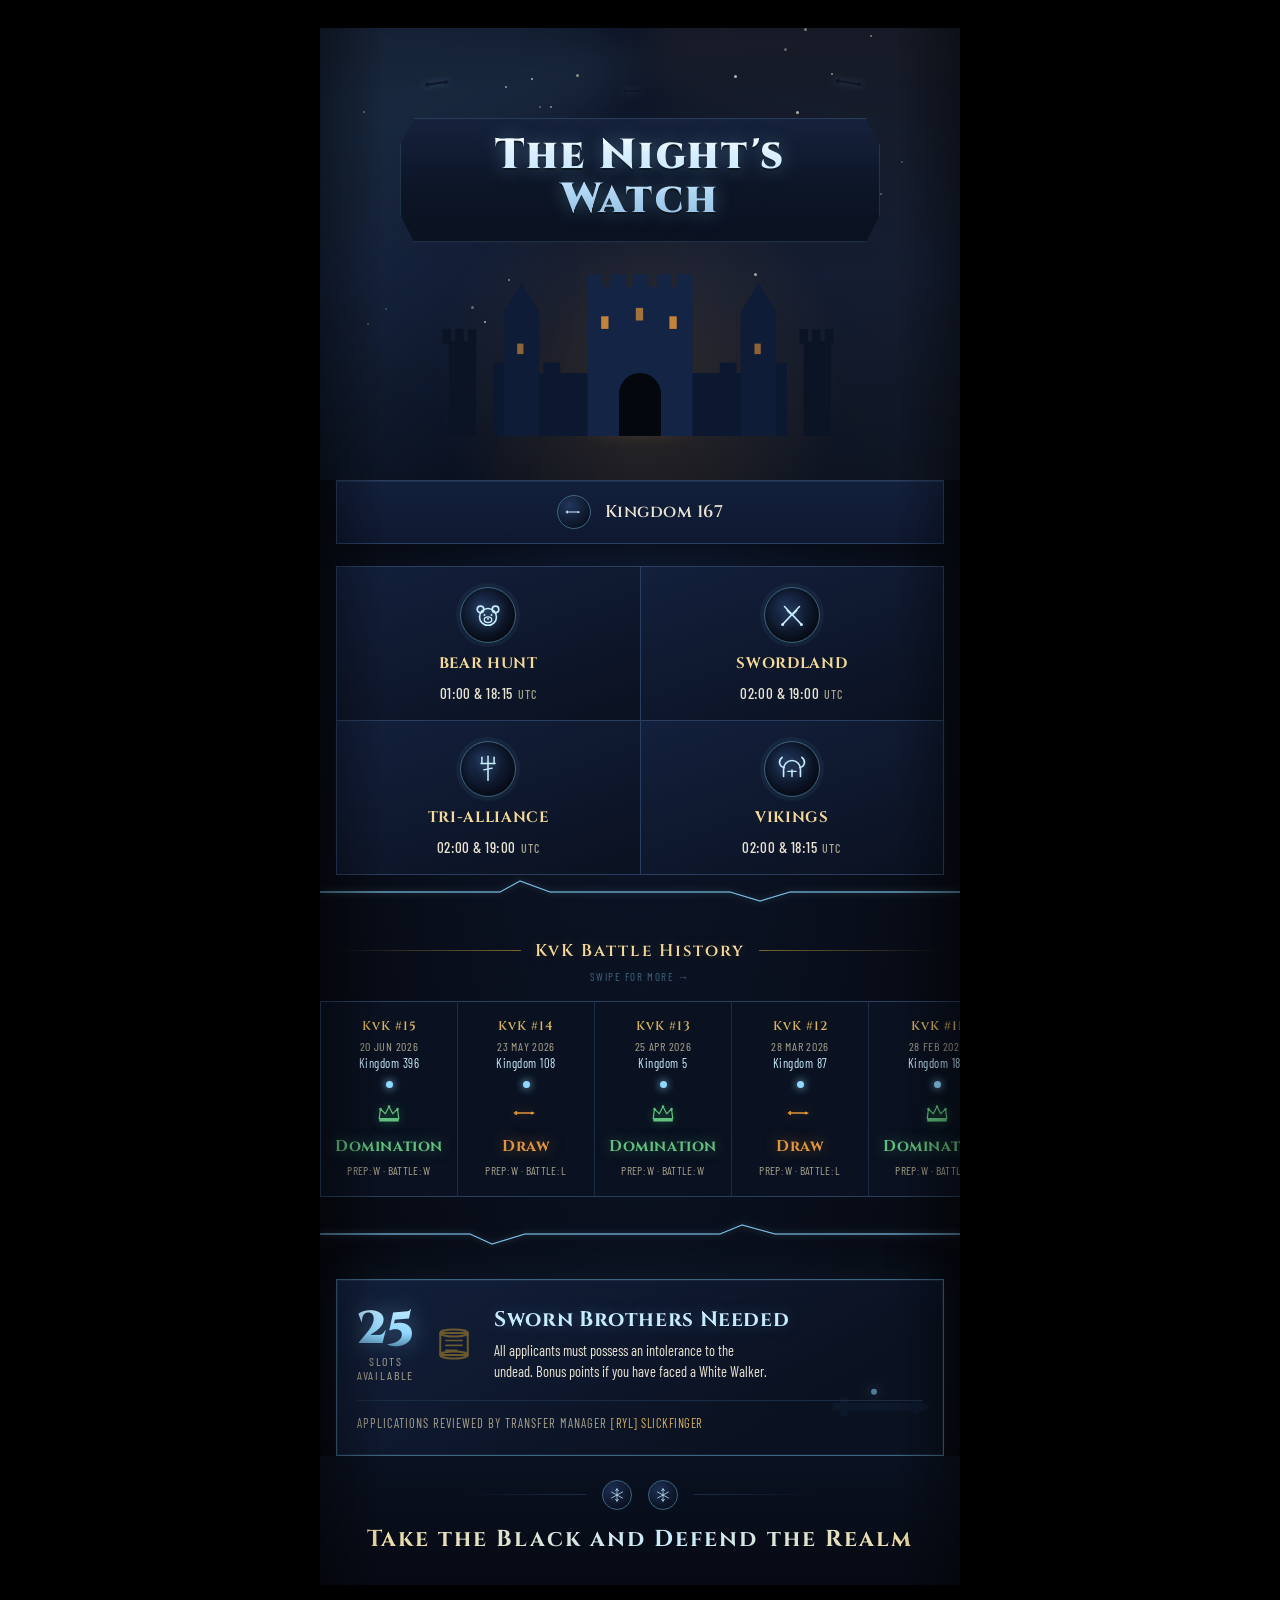
==== index.html @ 6d1dc165 "Rollback index.html" ====
<!DOCTYPE html>
<html lang="en">
<head>
<meta charset="UTF-8">
<meta name="viewport" content="width=device-width, initial-scale=1.0">
<title>The Night's Watch — Kingdom 167</title>
<style>

/* ============================================================
   THE NIGHT'S WATCH — recruitment poster
   Token system below. Change --gold / --frost / copy in one place.
   Fonts: Cinzel (display / carved headings) + Barlow Condensed (body / data)
   ============================================================ */

@import url('https://fonts.googleapis.com/css2?family=Cinzel:wght@400;500;600;700;900&family=Barlow+Condensed:ital,wght@0,400;0,500;0,600;0,700;1,500&display=swap');

:root{
  /* --- surfaces --- */
  --void:      #05070d;
  --ink:       #0a1120;
  --panel:     #0e1830;
  --panel-2:   #13203c;
  --panel-3:   #182a4a;

  /* --- lines / frost --- */
  --line:        #2a3f60;
  --line-soft:   #1b2c47;
  --frost:       #8fd8ff;
  --frost-soft:  #c8ecff;
  --frost-dim:   #3d6480;

  /* --- gold / bone --- */
  --gold:        #d7b25f;
  --gold-bright: #f4d999;
  --gold-dim:    #7a642f;
  --bone:        #e9e3d2;
  --bone-dim:    #a9a28e;

  /* --- results --- */
  --victory:      #62c07f;
  --victory-glow: rgba(98,192,127,.5);
  --draw:         #e2953a;
  --draw-glow:    rgba(226,149,58,.5);
  --comeback:      #8fd8ff;
  --comeback-glow: rgba(143,216,255,.5);
  --defeat:        #c25a55;
  --defeat-glow:   rgba(194,90,85,.5);

  --edge: 2px;
}

*{ box-sizing:border-box; margin:0; padding:0; }

html,body{
  background:#000;
}

body{
  font-family:'Barlow Condensed', sans-serif;
  display:flex;
  justify-content:center;
  padding:28px 12px;
}

.font-display{ font-family:'Cinzel', serif; }

/* sprite sheet - visually hidden, referenced via <use> */
.sprite{ position:absolute; width:0; height:0; overflow:hidden; }

/* ============================================================
   POSTER SHELL
   ============================================================ */
.poster{
  position:relative;
  width:100%;
  max-width:640px;
  background:
    radial-gradient(ellipse at 50% 0%, #101d38 0%, var(--ink) 45%, var(--void) 100%);
  color:var(--bone);
  overflow:hidden;
  box-shadow:0 40px 100px rgba(0,0,0,.7);
}

.poster::after{
  /* edge vignette — linear so it stays even down a tall poster
     (a radial vignette blows out at the far corners on long pages) */
  content:"";
  position:absolute; inset:0;
  pointer-events:none;
  background:linear-gradient(90deg, rgba(0,0,0,.4) 0%, transparent 10%, transparent 90%, rgba(0,0,0,.4) 100%);
  z-index:5;
}

section{ position:relative; z-index:2; }

/* drifting snow, ambient across whole poster */
.snowfall{ position:absolute; inset:0; z-index:4; pointer-events:none; overflow:hidden; }
.snowfall span{
  position:absolute; top:-5%;
  width:3px; height:3px;
  background:var(--frost-soft);
  border-radius:50%;
  opacity:.55;
  filter:drop-shadow(0 0 2px var(--frost));
  animation:fall linear infinite;
}
@keyframes fall{
  to{ transform:translateY(1650px); }
}
@media (prefers-reduced-motion: reduce){
  .snowfall span{ animation:none; display:none; }
}

/* ============================================================
   FROST DIVIDER — signature motif: a hairline crack of ice
   running between major sections, branching like frost on glass
   ============================================================ */
.frost-divider{
  position:relative;
  height:34px;
  z-index:3;
}
.frost-divider svg{
  width:100%; height:100%;
  display:block;
}
.frost-divider path{
  fill:none;
  stroke:var(--frost-dim);
  stroke-width:1.2;
}
.frost-divider path.bright{
  stroke:var(--frost);
  stroke-width:1;
  opacity:.8;
  filter:drop-shadow(0 0 3px rgba(143,216,255,.6));
}

/* ============================================================
   HERO
   ============================================================ */
.hero{
  position:relative;
  padding:38px 20px 30px;
  text-align:center;
  overflow:hidden;
  background:
    radial-gradient(ellipse at 50% 78%, rgba(219,150,60,.16) 0%, rgba(219,150,60,0) 45%),
    linear-gradient(180deg, #0b1224 0%, #0e1830 55%, #0a1120 100%);
}

/* aurora sweep */
.hero::before{
  content:"";
  position:absolute; inset:-20% -10%;
  background:
    conic-gradient(from 200deg at 50% 20%,
      rgba(143,216,255,0) 0deg,
      rgba(143,216,255,.10) 60deg,
      rgba(120,190,255,0) 140deg,
      rgba(215,178,95,.07) 220deg,
      rgba(143,216,255,0) 360deg);
  filter:blur(18px);
  animation:aurora 22s ease-in-out infinite alternate;
  z-index:0;
}
@keyframes aurora{
  from{ transform:translateX(-3%) rotate(0deg); }
  to{   transform:translateX(3%) rotate(3deg); }
}
@media (prefers-reduced-motion: reduce){
  .hero::before{ animation:none; }
}

/* starfield */
.stars{ position:absolute; inset:0; z-index:0; }
.stars span{
  position:absolute;
  width:2px; height:2px;
  background:var(--bone);
  border-radius:50%;
  opacity:.5;
}

.ravens{ position:relative; z-index:2; height:46px; margin-bottom:2px; }
.ravens svg{
  position:absolute;
  color:#0d1626;
  filter:drop-shadow(0 0 3px rgba(143,216,255,.25));
}
.raven-1{ top:2px;  left:14%; width:30px; height:30px; transform:rotate(-8deg); }
.raven-2{ top:14px; left:47%; width:22px; height:22px; transform:rotate(2deg); opacity:.85;}
.raven-3{ top:0;    right:12%; width:34px; height:34px; transform:rotate(9deg); }

.eyrie{ position:relative; z-index:2; margin:6px auto 18px; width:100%; max-width:420px; }

.banner{
  position:relative;
  z-index:3;
  margin:6px auto 26px;
  max-width:480px;
  padding:16px 34px 20px;
  clip-path:polygon(3% 0%, 97% 0%, 100% 22%, 100% 78%, 97% 100%, 3% 100%, 0% 78%, 0% 22%);
  background:
    linear-gradient(180deg, #16223c 0%, #0c1526 60%, #0a1120 100%);
  box-shadow:
    0 0 0 1px var(--line),
    inset 0 0 0 1px rgba(143,216,255,.15),
    0 0 26px rgba(0,0,0,.6);
}
.banner h1{
  font-family:'Cinzel', serif;
  font-weight:900;
  font-size:clamp(28px, 7.4vw, 42px);
  letter-spacing:.05em;
  line-height:1.05;
  background:linear-gradient(180deg, #ffffff 0%, #cfe9ff 45%, #8fb9dd 100%);
  -webkit-background-clip:text;
  background-clip:text;
  color:transparent;
  text-shadow:0 0 18px rgba(143,216,255,.35);
  filter:drop-shadow(0 2px 0 rgba(0,0,0,.6));
}

.castle-wrap{ position:relative; z-index:1; }
.castle-glow{
  position:absolute;
  left:50%; bottom:6px;
  transform:translateX(-50%);
  width:180px; height:70px;
  background:radial-gradient(ellipse, rgba(226,157,60,.35) 0%, rgba(226,157,60,0) 70%);
  filter:blur(6px);
}

/* ============================================================
   IDENTITY BAR
   ============================================================ */
.identity{
  display:flex;
  align-items:center;
  justify-content:center;
  gap:14px;
  padding:14px 18px;
  margin:0 16px;
  background:linear-gradient(180deg, var(--panel-2), var(--panel));
  border:1px solid var(--line);
  box-shadow:inset 0 1px 0 rgba(143,216,255,.08), 0 8px 20px rgba(0,0,0,.35);
}
.identity .medallion{
  width:34px; height:34px;
  border-radius:50%;
  flex:none;
  display:flex; align-items:center; justify-content:center;
  background:radial-gradient(circle at 35% 30%, #21365c, #0c1526 70%);
  border:1px solid var(--frost-dim);
  color:var(--frost-soft);
}
.identity .medallion svg{ width:18px; height:18px; }
.identity-text{
  font-family:'Cinzel', serif;
  font-weight:600;
  font-size:clamp(13px, 3.6vw, 17px);
  letter-spacing:.03em;
  color:var(--bone);
  display:flex;
  align-items:center;
  gap:12px;
  flex-wrap:wrap;
  justify-content:center;
}
.identity-text .dim{ color:var(--gold); }
.identity-text .dot{
  width:5px; height:5px;
  background:var(--frost);
  border-radius:50%;
  box-shadow:0 0 6px var(--frost);
  display:inline-block;
}

/* ============================================================
   EVENT SCHEDULE GRID
   ============================================================ */
.events{
  display:grid;
  grid-template-columns:1fr 1fr;
  gap:1px;
  margin:22px 16px 0;
  background:var(--line);
  border:1px solid var(--line);
}
.event-card{
  position:relative;
  background:linear-gradient(160deg, var(--panel-2) 0%, var(--ink) 100%);
  padding:20px 14px 18px;
  display:flex;
  flex-direction:column;
  align-items:center;
  text-align:center;
  gap:10px;
  transition:background .25s ease;
}
.event-card:hover{ background:linear-gradient(160deg, var(--panel-3) 0%, var(--ink) 100%); }

.event-icon{
  width:56px; height:56px;
  border-radius:50%;
  display:flex; align-items:center; justify-content:center;
  background:radial-gradient(circle at 35% 30%, #1c2f52 0%, #0a1120 72%);
  border:1px solid var(--frost-dim);
  box-shadow:0 0 0 4px rgba(143,216,255,.05), inset 0 0 12px rgba(0,0,0,.6);
  color:var(--frost-soft);
}
.event-icon svg{ width:30px; height:30px; filter:drop-shadow(0 0 4px rgba(143,216,255,.35)); }

.event-name{
  font-family:'Cinzel', serif;
  font-weight:700;
  font-size:15px;
  letter-spacing:.045em;
  color:var(--gold-bright);
  text-transform:uppercase;
}
.event-times{
  font-size:15px;
  font-weight:500;
  letter-spacing:.03em;
  color:var(--bone);
}
.event-times .unit{
  color:var(--bone-dim);
  font-size:12px;
  letter-spacing:.08em;
  margin-left:2px;
}

/* ============================================================
   KVK RESULTS
   ============================================================ */
.section-heading{
  display:flex;
  align-items:center;
  gap:14px;
  margin:30px 16px 16px;
}
.section-heading::before,
.section-heading::after{
  content:"";
  flex:1;
  height:1px;
  background:linear-gradient(90deg, transparent, var(--line-soft) 50%, transparent);
}
.section-heading::before{ background:linear-gradient(90deg, transparent, var(--gold-dim)); }
.section-heading::after{ background:linear-gradient(90deg, var(--gold-dim), transparent); }
.section-heading h2{
  font-family:'Cinzel', serif;
  font-weight:600;
  font-size:clamp(14px, 3.6vw, 17px);
  letter-spacing:.12em;
  color:var(--gold-bright);
  white-space:nowrap;
  text-shadow:0 0 12px rgba(215,178,95,.25);
}

.kvk-hint{
  text-align:center;
  font-size:11px;
  letter-spacing:.14em;
  text-transform:uppercase;
  color:var(--frost-dim);
  margin:-8px 16px 12px;
}

.kvk-scroll{
  display:flex;
  gap:0;
  margin:0;
  padding:6px 16px 20px;
  overflow-x:auto;
  scroll-snap-type:x proximity;
  -webkit-overflow-scrolling:touch;
  scrollbar-width:thin;
  scrollbar-color:var(--frost-dim) transparent;
}
.kvk-scroll::-webkit-scrollbar{ height:5px; }
.kvk-scroll::-webkit-scrollbar-thumb{ background:var(--frost-dim); border-radius:3px; }
.kvk-scroll::-webkit-scrollbar-track{ background:transparent; }

.kvk-card{
  position:relative;
  flex:0 0 138px;
  scroll-snap-align:start;
  padding:16px 10px 18px;
  text-align:center;
  border:1px solid var(--line);
  border-left:1px solid var(--line-soft);
  background:var(--ink);
}
.kvk-card:first-child{ border-left:1px solid var(--line); }
.kvk-card + .kvk-card{ margin-left:-1px; }

.kvk-num{
  font-family:'Cinzel', serif;
  font-weight:600;
  font-size:12.5px;
  letter-spacing:.08em;
  color:var(--gold);
  margin-bottom:4px;
}
.kvk-date{
  font-size:12px;
  letter-spacing:.06em;
  color:var(--bone-dim);
  text-transform:uppercase;
  margin-bottom:2px;
}
.kvk-kingdom{
  font-size:12.5px;
  letter-spacing:.04em;
  color:var(--frost-soft);
  margin-bottom:10px;
}
.kvk-node{
  width:7px; height:7px;
  margin:0 auto 12px;
  border-radius:50%;
  background:var(--frost);
  box-shadow:0 0 8px var(--frost);
  position:relative;
  z-index:1;
}
.kvk-icon{ width:26px; height:26px; margin:0 auto 10px; color:var(--bone-dim); }
.kvk-icon.domination { color: var(--victory); filter: drop-shadow(0 0 5px rgba(46, 204, 113, .4)); 
}
.kvk-icon.draw{ color:var(--draw); filter:drop-shadow(0 0 5px rgba(226,149,58,.35)); }
.kvk-icon.comeback{ color:var(--comeback); filter:drop-shadow(0 0 5px rgba(143,216,255,.35)); }
.kvk-icon.defeat{ color:var(--defeat); filter:drop-shadow(0 0 5px rgba(194,90,85,.35)); }
.kvk-icon svg{ width:100%; height:100%; }

.kvk-result{
  font-family:'Cinzel', serif;
  font-weight:700;
  font-size:15.5px;
  letter-spacing:.04em;
  margin-bottom:6px;
}
.kvk-result.domination{ color:var(--victory); text-shadow:0 0 14px var(--victory-glow); }
.kvk-result.draw{ color:var(--draw); text-shadow:0 0 14px var(--draw-glow); }
.kvk-result.comeback{ color:var(--comeback); text-shadow:0 0 14px var(--comeback-glow); }
.kvk-result.defeat{ color:var(--defeat); text-shadow:0 0 14px var(--defeat-glow); }

.kvk-sub{
  font-size:11.5px;
  line-height:1.3;
  color:var(--bone-dim);
  letter-spacing:.03em;
  text-transform:uppercase;
}

/* ============================================================
   RECRUITMENT CTA
   ============================================================ */
.recruit{
  position:relative;
  margin:28px 16px 0;
  padding:26px 20px 24px;
  background:linear-gradient(150deg, var(--panel-2) 0%, var(--ink) 75%);
  border:1px solid var(--frost-dim);
  box-shadow:
    inset 0 0 0 1px rgba(143,216,255,.08),
    0 0 40px rgba(60,110,150,.12);
  overflow:hidden;
}
.recruit-raven{
  position:absolute;
  right:-6px; bottom:-8px;
  width:120px; height:120px;
  color:#111d33;
  opacity:.6;
  z-index:0;
}
.recruit-raven svg{ width:100%; height:100%; }
.recruit-raven .eye{ fill:var(--frost); opacity:.9; filter:drop-shadow(0 0 4px var(--frost)); }

.recruit-top{
  position:relative;
  z-index:1;
  display:flex;
  align-items:center;
  gap:18px;
  margin-bottom:18px;
}
.slots{
  flex:none;
  text-align:center;
}
.slots .num{
  font-family:'Cinzel', serif;
  font-weight:900;
  font-size:46px;
  line-height:1;
  background:linear-gradient(180deg, var(--frost-soft), var(--frost) 60%, var(--frost-dim));
  -webkit-background-clip:text;
  background-clip:text;
  color:transparent;
  text-shadow:0 0 22px rgba(143,216,255,.35);
}
.slots .lbl{
  font-size:12px;
  letter-spacing:.14em;
  color:var(--bone-dim);
  text-transform:uppercase;
  margin-top:2px;
}

.scroll-icon{
  flex:none;
  width:44px; height:56px;
  color:var(--gold-dim);
  opacity:.85;
}
.scroll-icon svg{ width:100%; height:100%; }

.recruit-copy{ flex:1; min-width:0; }
.recruit-copy h3{
  font-family:'Cinzel', serif;
  font-weight:700;
  font-size:clamp(17px, 4.6vw, 21px);
  letter-spacing:.03em;
  color:var(--frost-soft);
  text-shadow:0 0 16px rgba(143,216,255,.25);
  margin-bottom:6px;
}
.recruit-copy p{
  font-size:14.5px;
  line-height:1.4;
  color:var(--bone);
  max-width:46ch;
}

.recruit-foot{
  position:relative;
  z-index:1;
  margin-top:18px;
  padding-top:14px;
  border-top:1px solid var(--line-soft);
  font-size:12.5px;
  letter-spacing:.08em;
  color:var(--bone-dim);
  text-transform:uppercase;
}
.recruit-foot .name{ color:var(--gold); letter-spacing:.04em; }

/* ============================================================
   FOOTER
   ============================================================ */
.footer{
  position:relative;
  padding:24px 20px 30px;
  text-align:center;
  background:linear-gradient(180deg, var(--ink) 0%, #060a14 100%);
}
.footer-flakes{
  display:flex;
  align-items:center;
  justify-content:center;
  gap:16px;
  margin-bottom:14px;
}
.flake-badge{
  width:30px; height:30px;
  border-radius:50%;
  display:flex; align-items:center; justify-content:center;
  background:radial-gradient(circle at 35% 30%, #1c2f52, #0a1120 75%);
  border:1px solid var(--frost-dim);
  color:var(--frost-soft);
}
.flake-badge svg{ width:16px; height:16px; }
.footer-rule{
  flex:1; max-width:120px;
  height:1px;
  background:linear-gradient(90deg, transparent, var(--line-soft));
}
.footer-rule.right{ background:linear-gradient(90deg, var(--line-soft), transparent); }

.footer h2{
  font-family:'Cinzel', serif;
  font-weight:700;
  font-size:clamp(17px, 4.8vw, 23px);
  letter-spacing:.09em;
  background:linear-gradient(90deg, var(--gold-bright), var(--frost-soft) 55%, var(--gold-bright));
  -webkit-background-clip:text;
  background-clip:text;
  color:transparent;
}

</style>
</head>
<body>

<!-- ============================================================
     ICON SPRITE — all glyphs are hand-built line/silhouette art
     referenced below via <use href="#icon-name">
     ============================================================ -->
<svg class="sprite" aria-hidden="true">
  <defs>

    <symbol id="icon-bear" viewBox="0 0 64 64">
      <circle cx="16" cy="20" r="7" fill="none" stroke="currentColor" stroke-width="3.4"/>
      <circle cx="48" cy="20" r="7" fill="none" stroke="currentColor" stroke-width="3.4"/>
      <circle cx="32" cy="36" r="18" fill="none" stroke="currentColor" stroke-width="3.4"/>
      <ellipse cx="32" cy="42" rx="8" ry="6" fill="none" stroke="currentColor" stroke-width="3"/>
      <circle cx="32" cy="40" r="2" fill="currentColor"/>
      <circle cx="24.5" cy="32" r="2" fill="currentColor"/>
      <circle cx="39.5" cy="32" r="2" fill="currentColor"/>
    </symbol>

    <symbol id="icon-swords" viewBox="0 0 64 64">
      <line x1="12" y1="52" x2="48" y2="14" stroke="currentColor" stroke-width="3.4" stroke-linecap="round"/>
      <line x1="34" y1="30" x2="42" y2="22" stroke="currentColor" stroke-width="3.4" stroke-linecap="round"/>
      <circle cx="12" cy="52" r="3.2" fill="currentColor"/>
      <line x1="52" y1="52" x2="16" y2="14" stroke="currentColor" stroke-width="3.4" stroke-linecap="round"/>
      <line x1="30" y1="30" x2="22" y2="22" stroke="currentColor" stroke-width="3.4" stroke-linecap="round"/>
      <circle cx="52" cy="52" r="3.2" fill="currentColor"/>
    </symbol>

    <symbol id="icon-trident" viewBox="0 0 64 64">
      <line x1="32" y1="20" x2="32" y2="56" stroke="currentColor" stroke-width="3.4" stroke-linecap="round"/>
      <line x1="17" y1="20" x2="47" y2="20" stroke="currentColor" stroke-width="3.2" stroke-linecap="round"/>
      <line x1="19" y1="20" x2="19" y2="7" stroke="currentColor" stroke-width="3.2" stroke-linecap="round"/>
      <line x1="32" y1="20" x2="32" y2="5" stroke="currentColor" stroke-width="3.2" stroke-linecap="round"/>
      <line x1="45" y1="20" x2="45" y2="7" stroke="currentColor" stroke-width="3.2" stroke-linecap="round"/>
      <line x1="23" y1="34" x2="41" y2="30" stroke="currentColor" stroke-width="2.6" stroke-linecap="round"/>
    </symbol>

    <symbol id="icon-helm" viewBox="0 0 64 64">
      <path d="M14,40 L14,32 A18,18 0 0 1 50,32 L50,40" fill="none" stroke="currentColor" stroke-width="3.4" stroke-linecap="round"/>
      <line x1="14" y1="40" x2="14" y2="48" stroke="currentColor" stroke-width="3.4" stroke-linecap="round"/>
      <line x1="50" y1="40" x2="50" y2="48" stroke="currentColor" stroke-width="3.4" stroke-linecap="round"/>
      <path d="M15,29 C4,26 2,14 11,7" fill="none" stroke="currentColor" stroke-width="3.4" stroke-linecap="round"/>
      <path d="M49,29 C60,26 62,14 53,7" fill="none" stroke="currentColor" stroke-width="3.4" stroke-linecap="round"/>
      <line x1="32" y1="34" x2="32" y2="48" stroke="currentColor" stroke-width="3.2" stroke-linecap="round"/>
      <line x1="23" y1="37" x2="41" y2="37" stroke="currentColor" stroke-width="2.6" stroke-linecap="round"/>
    </symbol>

   <symbol id="icon-raven" viewBox="0 0 64 40">
  <path d="M10,18 L44,18 L46,16 L54,20 L46,24 L44,22 L10,22 L10,25 L6,25 L6,22 L2,22 L2,18 L6,18 L6,15 L10,15 Z" fill="currentColor"/>
</symbol>


    <symbol id="icon-snowflake" viewBox="0 0 64 64">
      <g stroke="currentColor" stroke-width="3" stroke-linecap="round">
        <line x1="32" y1="8" x2="32" y2="56"/>
        <line x1="10" y1="20" x2="54" y2="44"/>
        <line x1="10" y1="44" x2="54" y2="20"/>
        <line x1="32" y1="8" x2="26" y2="15"/>
        <line x1="32" y1="8" x2="38" y2="15"/>
        <line x1="32" y1="56" x2="26" y2="49"/>
        <line x1="32" y1="56" x2="38" y2="49"/>
      </g>
    </symbol>

    <symbol id="icon-scroll" viewBox="0 0 64 64">
      <rect x="12" y="16" width="40" height="32" rx="1.5" fill="none" stroke="currentColor" stroke-width="3"/>
      <ellipse cx="32" cy="16" rx="20" ry="5" fill="none" stroke="currentColor" stroke-width="3"/>
      <ellipse cx="32" cy="48" rx="20" ry="5" fill="none" stroke="currentColor" stroke-width="3"/>
      <line x1="20" y1="27" x2="44" y2="27" stroke="currentColor" stroke-width="2.2" stroke-linecap="round"/>
      <line x1="20" y1="34" x2="44" y2="34" stroke="currentColor" stroke-width="2.2" stroke-linecap="round"/>
      <line x1="20" y1="41" x2="36" y2="41" stroke="currentColor" stroke-width="2.2" stroke-linecap="round"/>
    </symbol>

    <symbol id="icon-shield" viewBox="0 0 64 64">
      <path d="M32,6 L52,13 L52,30 C52,44 43,53 32,58 C21,53 12,44 12,30 L12,13 Z" fill="none" stroke="currentColor" stroke-width="3.2" stroke-linejoin="round"/>
      <line x1="32" y1="20" x2="32" y2="44" stroke="currentColor" stroke-width="2.6" stroke-linecap="round"/>
      <line x1="22" y1="32" x2="42" y2="32" stroke="currentColor" stroke-width="2.6" stroke-linecap="round"/>
    </symbol>

    <symbol id="icon-sword" viewBox="0 0 64 64">
      <polygon points="32,4 27,15 37,15" fill="currentColor"/>
      <line x1="32" y1="15" x2="32" y2="42" stroke="currentColor" stroke-width="3.4" stroke-linecap="round"/>
      <line x1="20" y1="42" x2="44" y2="42" stroke="currentColor" stroke-width="3.2" stroke-linecap="round"/>
      <line x1="32" y1="42" x2="32" y2="53" stroke="currentColor" stroke-width="3.4" stroke-linecap="round"/>
      <circle cx="32" cy="57" r="3" fill="currentColor"/>
    </symbol>

    <symbol id="icon-crown" viewBox="0 0 64 64">
      <path d="M8,46 L11,22 L23,34 L32,16 L41,34 L53,22 L56,46 Z" fill="none" stroke="currentColor" stroke-width="3" stroke-linejoin="round" stroke-linecap="round"/>
      <rect x="8" y="46" width="48" height="7" fill="currentColor"/>
      <circle cx="11" cy="22" r="3" fill="currentColor"/>
      <circle cx="32" cy="16" r="3" fill="currentColor"/>
      <circle cx="53" cy="22" r="3" fill="currentColor"/>
    </symbol>

    <symbol id="icon-skull" viewBox="0 0 64 64">
      <path d="M32,8 C18,8 11,18 11,29 C11,37 15,42 19,45 L19,52 C19,54.2 20.8,56 23,56 L26,56 L26,51 L29,51 L29,56 L35,56 L35,51 L38,51 L38,56 L41,56 C43.2,56 45,54.2 45,52 L45,45 C49,42 53,37 53,29 C53,18 46,8 32,8 Z" fill="none" stroke="currentColor" stroke-width="2.6" stroke-linejoin="round"/>
      <circle cx="23.5" cy="29" r="5" fill="currentColor"/>
      <circle cx="40.5" cy="29" r="5" fill="currentColor"/>
      <path d="M32,33 L28,42 L36,42 Z" fill="currentColor"/>
    </symbol>

<symbol id="icon-handshake" viewBox="0 0 64 40">
  <path d="M10,18 L44,18 L46,16 L54,20 L46,24 L44,22 L10,22 L10,25 L6,25 L6,22 L2,22 L2,18 L6,18 L6,15 L10,15 Z" fill="currentColor"/>
</symbol>


    <symbol id="icon-castle" viewBox="0 0 400 170">
      <!-- back towers -->
      <rect x="18" y="70" width="26" height="90" fill="#0a1424"/>
      <rect x="12" y="58" width="8" height="14" fill="#0a1424"/>
      <rect x="24" y="58" width="8" height="14" fill="#0a1424"/>
      <rect x="36" y="58" width="8" height="14" fill="#0a1424"/>
      <rect x="356" y="70" width="26" height="90" fill="#0a1424"/>
      <rect x="352" y="58" width="8" height="14" fill="#0a1424"/>
      <rect x="364" y="58" width="8" height="14" fill="#0a1424"/>
      <rect x="376" y="58" width="8" height="14" fill="#0a1424"/>

      <!-- curtain wall -->
      <rect x="60" y="100" width="280" height="60" fill="#0c1830"/>
      <rect x="60" y="90" width="16" height="12" fill="#0c1830"/>
      <rect x="84" y="90" width="16" height="12" fill="#0c1830"/>
      <rect x="108" y="90" width="16" height="12" fill="#0c1830"/>
      <rect x="276" y="90" width="16" height="12" fill="#0c1830"/>
      <rect x="300" y="90" width="16" height="12" fill="#0c1830"/>
      <rect x="324" y="90" width="16" height="12" fill="#0c1830"/>

      <!-- side towers -->
      <rect x="70" y="42" width="34" height="118" fill="#0e1c38"/>
      <polygon points="70,42 87,14 104,42" fill="#0e1c38"/>
      <rect x="296" y="42" width="34" height="118" fill="#0e1c38"/>
      <polygon points="296,42 313,14 330,42" fill="#0e1c38"/>

      <!-- keep -->
      <rect x="150" y="18" width="100" height="142" fill="#132444"/>
      <rect x="150" y="6" width="14" height="14" fill="#132444"/>
      <rect x="172" y="6" width="14" height="14" fill="#132444"/>
      <rect x="194" y="6" width="14" height="14" fill="#132444"/>
      <rect x="216" y="6" width="14" height="14" fill="#132444"/>
      <rect x="236" y="6" width="14" height="14" fill="#132444"/>

      <!-- gate -->
      <path d="M180,160 L180,120 A20,20 0 0 1 220,120 L220,160 Z" fill="#04070d"/>

      <!-- windows (glow) -->
      <rect x="163" y="46" width="7" height="12" fill="#e2953a" opacity=".85"/>
      <rect x="196" y="38" width="7" height="12" fill="#e2953a" opacity=".7"/>
      <rect x="228" y="46" width="7" height="12" fill="#e2953a" opacity=".85"/>
      <rect x="83" y="72" width="6" height="10" fill="#e2953a" opacity=".6"/>
      <rect x="309" y="72" width="6" height="10" fill="#e2953a" opacity=".6"/>
    </symbol>

  </defs>
</svg>

<div class="poster">

  <!-- ambient layers -->
  <div class="snowfall" id="snowfall"></div>

  <!-- ============================== HERO ============================== -->
  <section class="hero">
    <div class="stars" id="stars"></div>

    <div class="ravens">
      <svg class="raven-1"><use href="#icon-raven"/></svg>
      <svg class="raven-2"><use href="#icon-raven"/></svg>
      <svg class="raven-3"><use href="#icon-raven"/></svg>
    </div>

    <div class="banner">
      <h1 class="font-display">The Night's<br>Watch</h1>
    </div>

    <div class="castle-wrap">
      <div class="castle-glow"></div>
      <svg viewBox="0 0 400 170" width="100%" style="max-width:420px; position:relative; z-index:1;">
        <use href="#icon-castle"/>
      </svg>
    </div>
  </section>

  <!-- ============================== IDENTITY ============================== -->
  <div class="identity">
    <div class="medallion"><svg><use href="#icon-raven" viewBox="0 0 64 40"/></svg></div>
    <div class="identity-text font-display">
      <span>Kingdom 167</span>
    </div>
  </div>

  <!-- ============================== EVENTS ============================== -->
  <div class="events">
    <div class="event-card">
      <div class="event-icon"><svg><use href="#icon-bear"/></svg></div>
      <div class="event-name font-display">Bear Hunt</div>
      <div class="event-times">01:00 &amp; 18:15 <span class="unit">UTC</span></div>
    </div>
    <div class="event-card">
      <div class="event-icon"><svg><use href="#icon-swords"/></svg></div>
      <div class="event-name font-display">Swordland</div>
      <div class="event-times">02:00 &amp; 19:00 <span class="unit">UTC</span></div>
    </div>
    <div class="event-card">
      <div class="event-icon"><svg><use href="#icon-trident"/></svg></div>
      <div class="event-name font-display">Tri-Alliance</div>
      <div class="event-times">02:00 &amp; 19:00 <span class="unit">UTC</span></div>
    </div>
    <div class="event-card">
      <div class="event-icon"><svg><use href="#icon-helm"/></svg></div>
      <div class="event-name font-display">Vikings</div>
      <div class="event-times">02:00 &amp; 18:15 <span class="unit">UTC</span></div>
    </div>
  </div>

  <!-- ============================== FROST DIVIDER ============================== -->
  <div class="frost-divider">
    <svg viewBox="0 0 640 34" preserveAspectRatio="none">
      <path d="M0,17 L180,17 L200,6 L230,17 L410,17 L440,26 L470,17 L640,17"/>
      <path class="bright" d="M0,17 L180,17 L200,6 L230,17 L410,17 L440,26 L470,17 L640,17"/>
    </svg>
  </div>

  <!-- ============================== KVK RESULTS ============================== -->
  <div class="section-heading">
    <h2>KvK Battle History</h2>
  </div>
  <div class="kvk-hint">Swipe for more →</div>

  <div class="kvk-scroll">
    <div class="kvk-card">
      <div class="kvk-num font-display">KvK #15</div>
      <div class="kvk-date">20 Jun 2026</div>
      <div class="kvk-kingdom">Kingdom 396</div>
      <div class="kvk-node"></div>
      <div class="kvk-icon domination"><svg><use href="#icon-crown"/></svg></div>
      <div class="kvk-result domination font-display">Domination</div>
      <div class="kvk-sub">Prep: W · Battle: W</div>
    </div>
    <div class="kvk-card">
      <div class="kvk-num font-display">KvK #14</div>
      <div class="kvk-date">23 May 2026</div>
      <div class="kvk-kingdom">Kingdom 108</div>
      <div class="kvk-node"></div>
      <div class="kvk-icon draw"><svg><use href="#icon-handshake"/></svg></div>
      <div class="kvk-result draw font-display">Draw</div>
      <div class="kvk-sub">Prep: W · Battle: L</div>
    </div>
    <div class="kvk-card">
      <div class="kvk-num font-display">KvK #13</div>
      <div class="kvk-date">25 Apr 2026</div>
      <div class="kvk-kingdom">Kingdom 5</div>
      <div class="kvk-node"></div>
      <div class="kvk-icon domination"><svg><use href="#icon-crown"/></svg></div>
      <div class="kvk-result domination font-display">Domination</div>
      <div class="kvk-sub">Prep: W · Battle: W</div>
    </div>
    <div class="kvk-card">
      <div class="kvk-num font-display">KvK #12</div>
      <div class="kvk-date">28 Mar 2026</div>
      <div class="kvk-kingdom">Kingdom 87</div>
      <div class="kvk-node"></div>
      <div class="kvk-icon draw"><svg><use href="#icon-handshake"/></svg></div>
      <div class="kvk-result draw font-display">Draw</div>
      <div class="kvk-sub">Prep: W · Battle: L</div>
    </div>
    <div class="kvk-card">
      <div class="kvk-num font-display">KvK #11</div>
      <div class="kvk-date">28 Feb 2026</div>
      <div class="kvk-kingdom">Kingdom 188</div>
      <div class="kvk-node"></div>
      <div class="kvk-icon domination"><svg><use href="#icon-crown"/></svg></div>
      <div class="kvk-result domination font-display">Domination</div>
      <div class="kvk-sub">Prep: W · Battle: W</div>
    </div>
    <div class="kvk-card">
      <div class="kvk-num font-display">KvK #10</div>
      <div class="kvk-date">31 Jan 2026</div>
      <div class="kvk-kingdom">Kingdom 120</div>
      <div class="kvk-node"></div>
      <div class="kvk-icon domination"><svg><use href="#icon-crown"/></svg></div>
      <div class="kvk-result domination font-display">Domination</div>
      <div class="kvk-sub">Prep: W · Battle: W</div>
    </div>
    <div class="kvk-card">
      <div class="kvk-num font-display">KvK #9</div>
      <div class="kvk-date">03 Jan 2026</div>
      <div class="kvk-kingdom">Kingdom 151</div>
      <div class="kvk-node"></div>
      <div class="kvk-icon draw"><svg><use href="#icon-handshake"/></svg></div>
      <div class="kvk-result draw font-display">Draw</div>
      <div class="kvk-sub">Prep: W · Battle: L</div>
    </div>
    <div class="kvk-card">
      <div class="kvk-num font-display">KvK #8</div>
      <div class="kvk-date">06 Dec 2025</div>
      <div class="kvk-kingdom">Kingdom 127</div>
      <div class="kvk-node"></div>
      <div class="kvk-icon draw"><svg><use href="#icon-handshake"/></svg></div>
      <div class="kvk-result draw font-display">Draw</div>
      <div class="kvk-sub">Prep: W · Battle: L</div>
    </div>
    <div class="kvk-card">
      <div class="kvk-num font-display">KvK #7</div>
      <div class="kvk-date">08 Nov 2025</div>
      <div class="kvk-kingdom">Kingdom 134</div>
      <div class="kvk-node"></div>
      <div class="kvk-icon comeback"><svg><use href="#icon-shield"/></svg></div>
      <div class="kvk-result comeback font-display">Comeback</div>
      <div class="kvk-sub">Prep: L · Battle: W</div>
    </div>
    <div class="kvk-card">
      <div class="kvk-num font-display">KvK #6</div>
      <div class="kvk-date">11 Oct 2025</div>
      <div class="kvk-kingdom">Kingdom 154</div>
      <div class="kvk-node"></div>
      <div class="kvk-icon defeat"><svg><use href="#icon-skull"/></svg></div>
      <div class="kvk-result defeat font-display">Defeat</div>
      <div class="kvk-sub">Prep: L · Battle: L</div>
    </div>
    <div class="kvk-card">
      <div class="kvk-num font-display">KvK #5</div>
      <div class="kvk-date">14 Sep 2025</div>
      <div class="kvk-kingdom">Kingdom 136</div>
      <div class="kvk-node"></div>
      <div class="kvk-icon defeat"><svg><use href="#icon-skull"/></svg></div>
      <div class="kvk-result defeat font-display">Defeat</div>
      <div class="kvk-sub">Prep: L · Battle: L</div>
    </div>
    <div class="kvk-card">
      <div class="kvk-num font-display">KvK #4</div>
      <div class="kvk-date">16 Aug 2025</div>
      <div class="kvk-kingdom">Kingdom 146</div>
      <div class="kvk-node"></div>
      <div class="kvk-icon domination"><svg><use href="#icon-crown"/></svg></div>
      <div class="kvk-result domination font-display">Domination</div>
      <div class="kvk-sub">Prep: W · Battle: W</div>
    </div>
    <div class="kvk-card">
      <div class="kvk-num font-display">KvK #3</div>
      <div class="kvk-date">19 Jul 2025</div>
      <div class="kvk-kingdom">Kingdom 157</div>
      <div class="kvk-node"></div>
      <div class="kvk-icon draw"><svg><use href="#icon-handshake"/></svg></div>
      <div class="kvk-result draw font-display">Draw</div>
      <div class="kvk-sub">Prep: W · Battle: L</div>
    </div>
  </div>

  <!-- ============================== FROST DIVIDER ============================== -->
  <div class="frost-divider">
    <svg viewBox="0 0 640 34" preserveAspectRatio="none">
      <path d="M0,17 L150,17 L172,27 L205,17 L400,17 L422,8 L455,17 L640,17"/>
      <path class="bright" d="M0,17 L150,17 L172,27 L205,17 L400,17 L422,8 L455,17 L640,17"/>
    </svg>
  </div>

  <!-- ============================== RECRUITMENT ============================== -->
  <div class="recruit">
    <div class="recruit-raven">
      <svg viewBox="0 0 64 64"><use href="#icon-raven" x="0" y="14" width="64" height="40"/><circle class="eye" cx="24" cy="26" r="1.6"/></svg>
    </div>

    <div class="recruit-top">
      <div class="slots">
        <div class="num font-display">25</div>
        <div class="lbl">Slots<br>Available</div>
      </div>
      <div class="scroll-icon"><svg><use href="#icon-scroll"/></svg></div>
      <div class="recruit-copy">
        <h3>Sworn Brothers Needed</h3>
        <p>All applicants must possess an intolerance to the undead. Bonus points if you have faced a White Walker.</p>
      </div>
    </div>

    <div class="recruit-foot">
      Applications reviewed by Transfer Manager <span class="name">[RYL] Slickfinger</span>
    </div>
  </div>

  <!-- ============================== FOOTER ============================== -->
  <footer class="footer">
    <div class="footer-flakes">
      <div class="footer-rule"></div>
      <div class="flake-badge"><svg><use href="#icon-snowflake"/></svg></div>
      <div class="flake-badge"><svg><use href="#icon-snowflake"/></svg></div>
      <div class="footer-rule right"></div>
    </div>
    <h2 class="font-display">Take the Black and Defend the Realm</h2>
  </footer>

</div>

<script>
  // ambient starfield
  const starsEl = document.getElementById('stars');
  for(let i=0;i<26;i++){
    const s = document.createElement('span');
    s.style.left = Math.random()*100+'%';
    s.style.top = Math.random()*70+'%';
    s.style.opacity = (0.2 + Math.random()*0.6).toFixed(2);
    s.style.width = s.style.height = (Math.random()<0.2 ? 3 : 2)+'px';
    starsEl.appendChild(s);
  }

  // drifting snow
  const snowEl = document.getElementById('snowfall');
  const posterHeight = () => document.querySelector('.poster').offsetHeight;
  for(let i=0;i<34;i++){
    const f = document.createElement('span');
    f.style.left = Math.random()*100+'%';
    const dur = 10 + Math.random()*14;
    f.style.animationDuration = dur+'s';
    f.style.animationDelay = (-Math.random()*dur)+'s';
    f.style.width = f.style.height = (1.5 + Math.random()*2.2)+'px';
    snowEl.appendChild(f);
  }
</script>

</body>
</html>
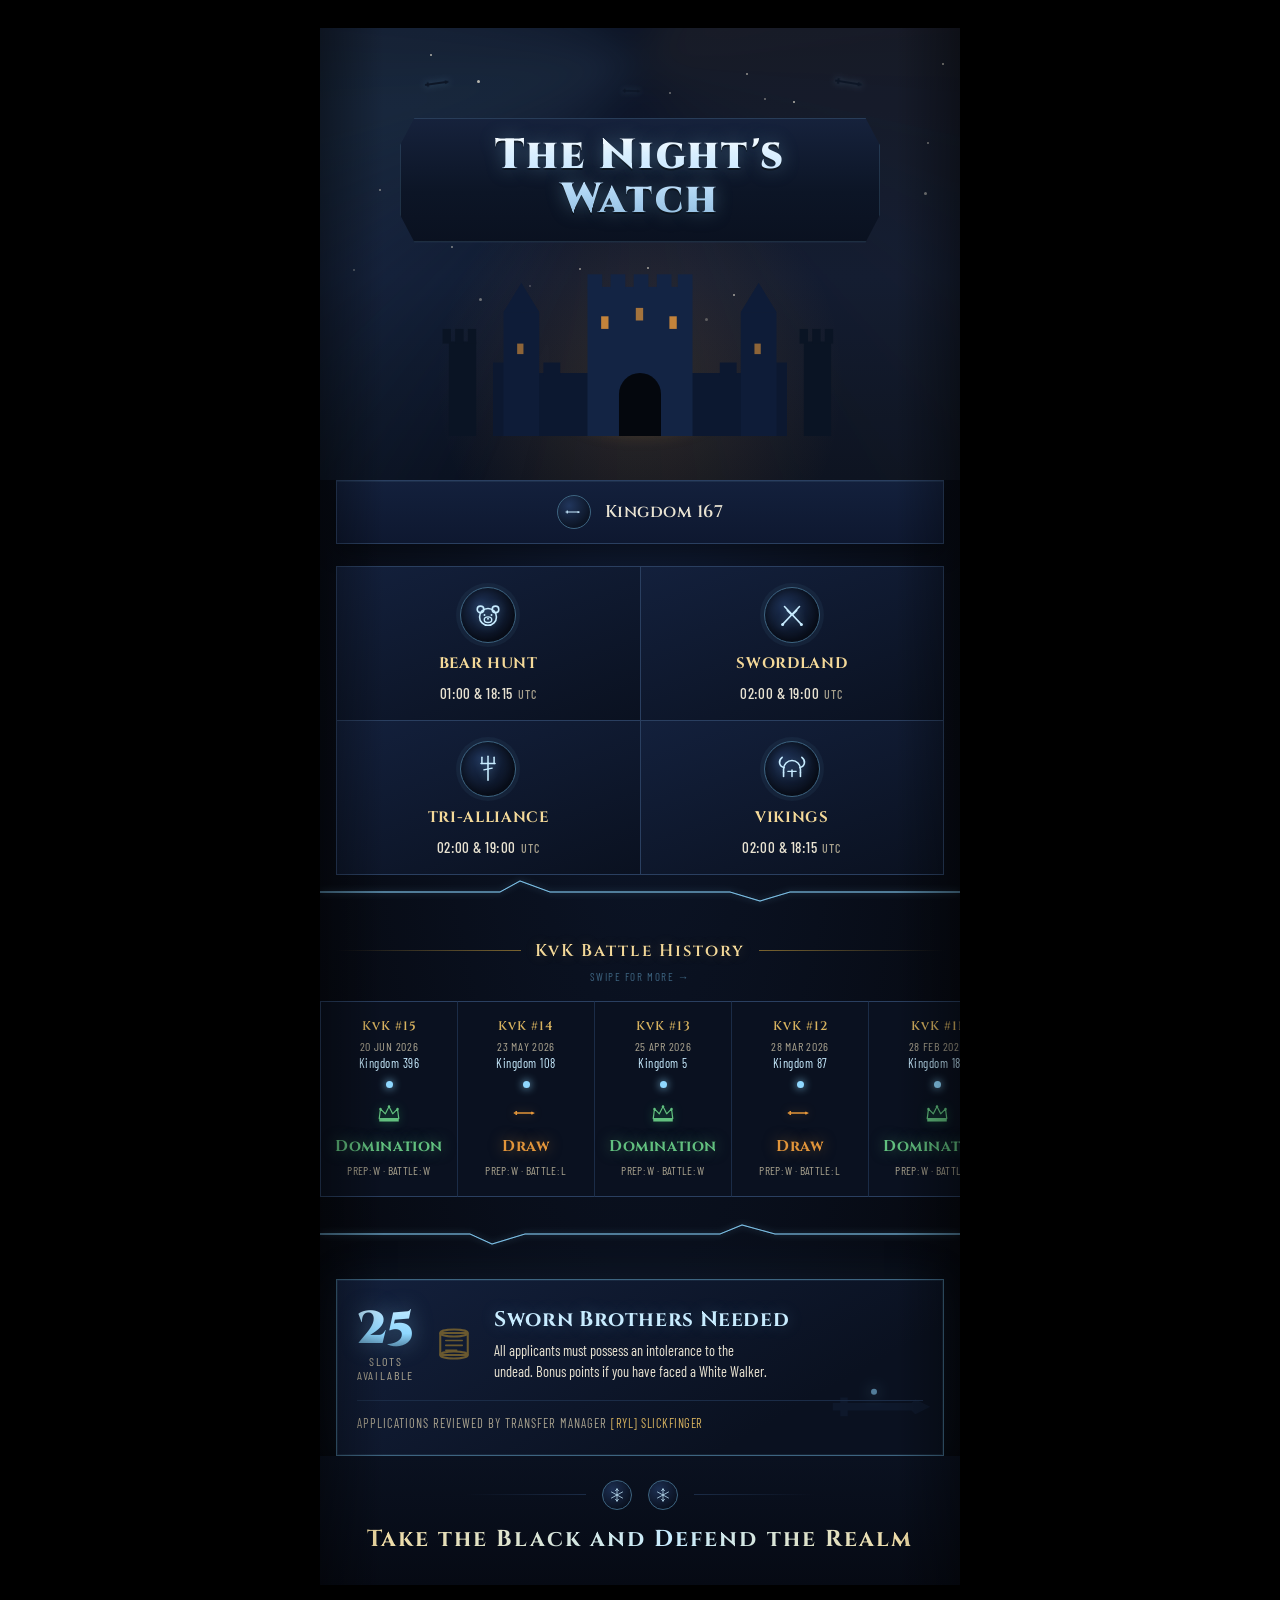
==== commit df20f95b: "Added music" ====
--- a/index.html
+++ b/index.html
@@ -1013,5 +1013,10 @@
   }
 </script>
 
+<!-- Hidden player that loops automatically -->
+<audio autoplay loop id="bg-music">
+  <source src="dem-titties.mp3" type="audio/mpeg">
+</audio>
+
 </body>
 </html>
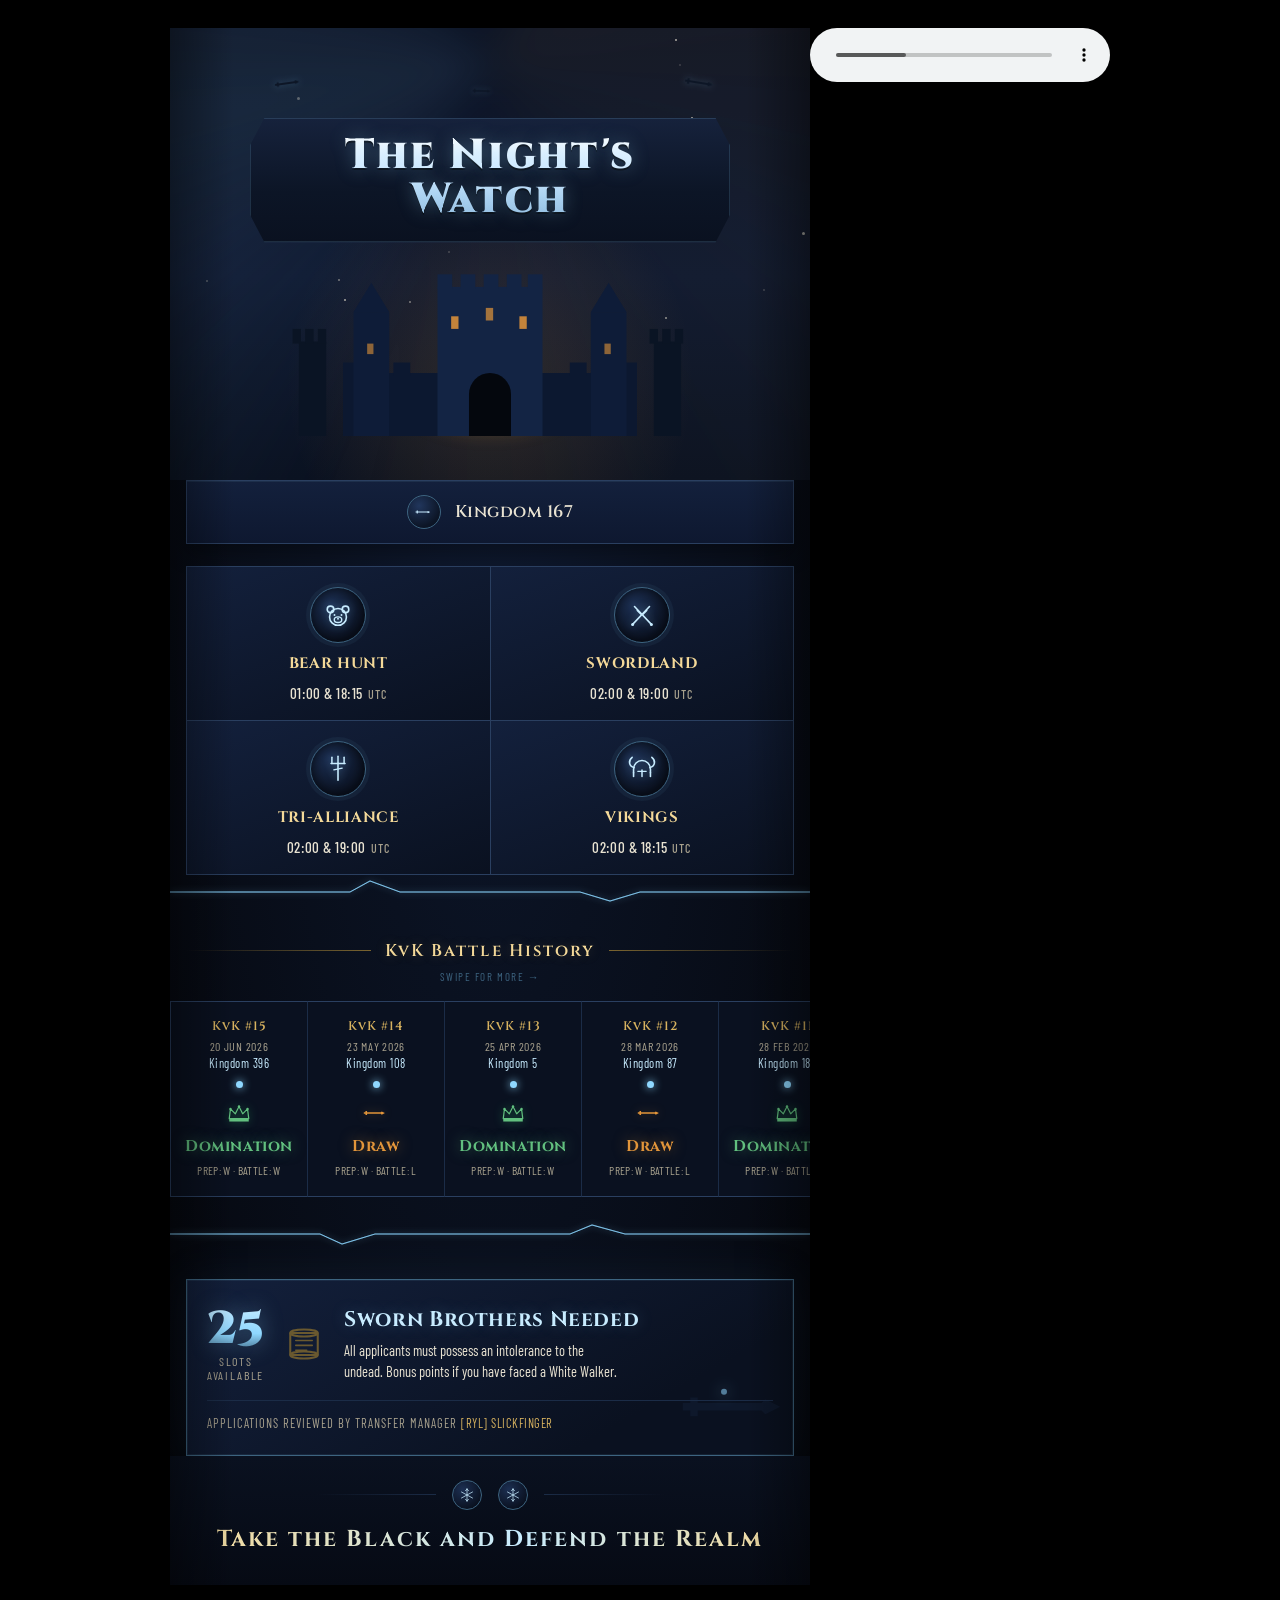
==== commit 692566b9: "Update index.html" ====
--- a/index.html
+++ b/index.html
@@ -1014,9 +1014,12 @@
 </script>
 
 <!-- Hidden player that loops automatically -->
-<audio autoplay loop id="bg-music">
+<!-- Visible player with volume and play controls -->
+<audio controls>
   <source src="dem-titties.mp3" type="audio/mpeg">
+  Your browser does not support the audio element.
 </audio>
+
 
 </body>
 </html>
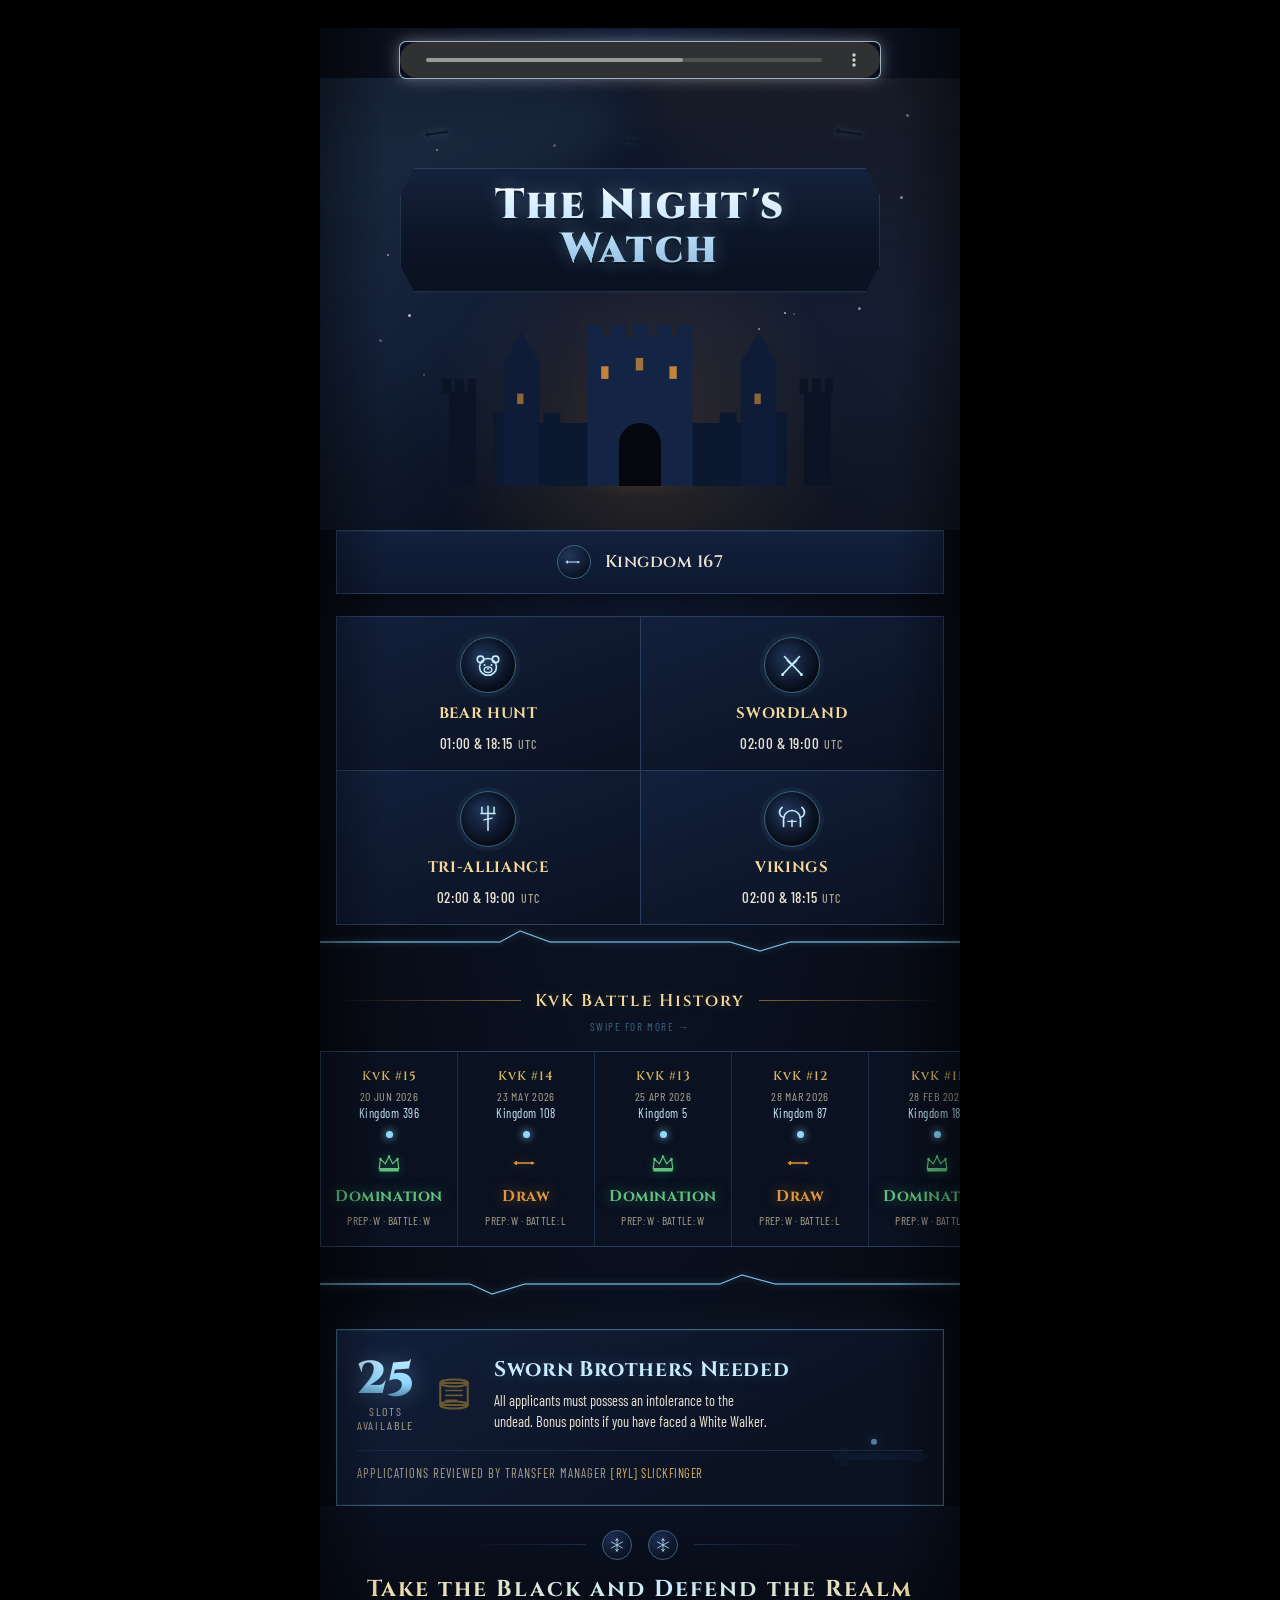
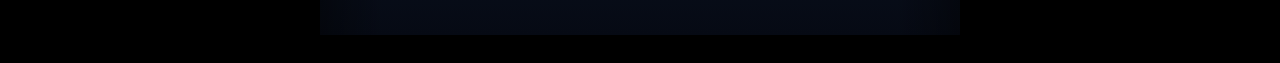
==== commit 734b1467: "Updated music player" ====
--- a/index.html
+++ b/index.html
@@ -134,6 +134,25 @@
   stroke-width:1;
   opacity:.8;
   filter:drop-shadow(0 0 3px rgba(143,216,255,.6));
+}
+
+/* ============================================================
+   AUDIO BAR
+   ============================================================ */
+.audio-bar{
+  position:relative;
+  z-index:6;
+  display:flex;
+  justify-content:center;
+  padding:14px 16px 0;
+}
+.audio-bar audio{
+  width:100%;
+  max-width:480px;
+  height:36px;
+  filter:invert(88%) hue-rotate(175deg) contrast(.9);
+  border-radius:6px;
+  box-shadow:0 0 0 1px var(--line), 0 0 16px rgba(0,0,0,.5);
 }
 
 /* ============================================================
@@ -752,6 +771,13 @@
 
 <div class="poster">
 
+  <!-- ============================== AUDIO PLAYER ============================== -->
+  <div class="audio-bar">
+    <audio controls src="dem-titties.mp3">
+      Your browser does not support the audio element.
+    </audio>
+  </div>
+
   <!-- ambient layers -->
   <div class="snowfall" id="snowfall"></div>
 
@@ -1013,13 +1039,5 @@
   }
 </script>
 
-<!-- Hidden player that loops automatically -->
-<!-- Visible player with volume and play controls -->
-<audio controls>
-  <source src="dem-titties.mp3" type="audio/mpeg">
-  Your browser does not support the audio element.
-</audio>
-
-
 </body>
 </html>
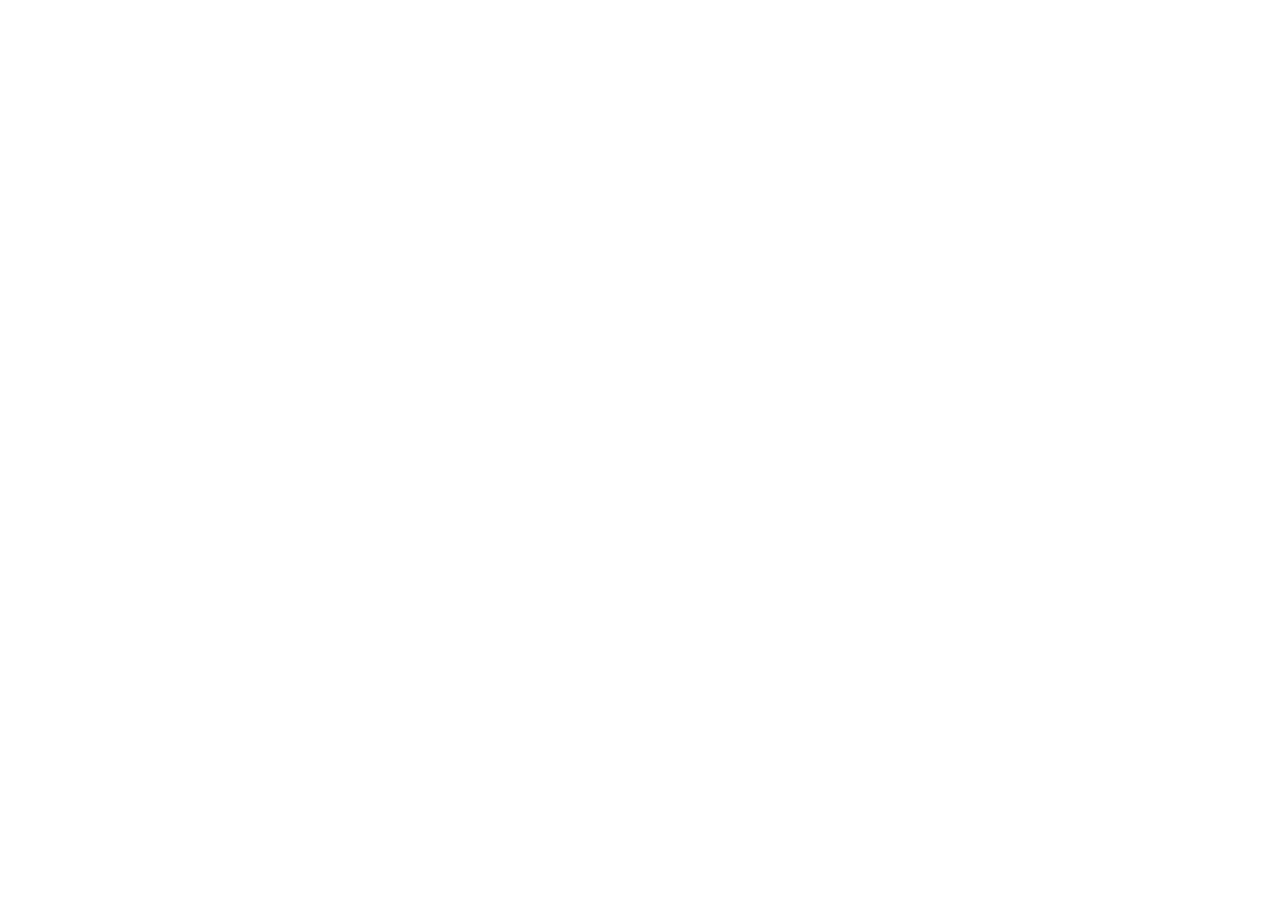
==== commit 3c15a997: "Removing css index.html" ====
--- a/index.html
+++ b/index.html
@@ -4,622 +4,10 @@
 <meta charset="UTF-8">
 <meta name="viewport" content="width=device-width, initial-scale=1.0">
 <title>The Night's Watch — Kingdom 167</title>
-<style>
-
-/* ============================================================
-   THE NIGHT'S WATCH — recruitment poster
-   Token system below. Change --gold / --frost / copy in one place.
-   Fonts: Cinzel (display / carved headings) + Barlow Condensed (body / data)
-   ============================================================ */
-
-@import url('https://fonts.googleapis.com/css2?family=Cinzel:wght@400;500;600;700;900&family=Barlow+Condensed:ital,wght@0,400;0,500;0,600;0,700;1,500&display=swap');
-
-:root{
-  /* --- surfaces --- */
-  --void:      #05070d;
-  --ink:       #0a1120;
-  --panel:     #0e1830;
-  --panel-2:   #13203c;
-  --panel-3:   #182a4a;
-
-  /* --- lines / frost --- */
-  --line:        #2a3f60;
-  --line-soft:   #1b2c47;
-  --frost:       #8fd8ff;
-  --frost-soft:  #c8ecff;
-  --frost-dim:   #3d6480;
-
-  /* --- gold / bone --- */
-  --gold:        #d7b25f;
-  --gold-bright: #f4d999;
-  --gold-dim:    #7a642f;
-  --bone:        #e9e3d2;
-  --bone-dim:    #a9a28e;
-
-  /* --- results --- */
-  --victory:      #62c07f;
-  --victory-glow: rgba(98,192,127,.5);
-  --draw:         #e2953a;
-  --draw-glow:    rgba(226,149,58,.5);
-  --comeback:      #8fd8ff;
-  --comeback-glow: rgba(143,216,255,.5);
-  --defeat:        #c25a55;
-  --defeat-glow:   rgba(194,90,85,.5);
-
-  --edge: 2px;
-}
-
-*{ box-sizing:border-box; margin:0; padding:0; }
-
-html,body{
-  background:#000;
-}
-
-body{
-  font-family:'Barlow Condensed', sans-serif;
-  display:flex;
-  justify-content:center;
-  padding:28px 12px;
-}
-
-.font-display{ font-family:'Cinzel', serif; }
-
-/* sprite sheet - visually hidden, referenced via <use> */
-.sprite{ position:absolute; width:0; height:0; overflow:hidden; }
-
-/* ============================================================
-   POSTER SHELL
-   ============================================================ */
-.poster{
-  position:relative;
-  width:100%;
-  max-width:640px;
-  background:
-    radial-gradient(ellipse at 50% 0%, #101d38 0%, var(--ink) 45%, var(--void) 100%);
-  color:var(--bone);
-  overflow:hidden;
-  box-shadow:0 40px 100px rgba(0,0,0,.7);
-}
-
-.poster::after{
-  /* edge vignette — linear so it stays even down a tall poster
-     (a radial vignette blows out at the far corners on long pages) */
-  content:"";
-  position:absolute; inset:0;
-  pointer-events:none;
-  background:linear-gradient(90deg, rgba(0,0,0,.4) 0%, transparent 10%, transparent 90%, rgba(0,0,0,.4) 100%);
-  z-index:5;
-}
-
-section{ position:relative; z-index:2; }
-
-/* drifting snow, ambient across whole poster */
-.snowfall{ position:absolute; inset:0; z-index:4; pointer-events:none; overflow:hidden; }
-.snowfall span{
-  position:absolute; top:-5%;
-  width:3px; height:3px;
-  background:var(--frost-soft);
-  border-radius:50%;
-  opacity:.55;
-  filter:drop-shadow(0 0 2px var(--frost));
-  animation:fall linear infinite;
-}
-@keyframes fall{
-  to{ transform:translateY(1650px); }
-}
-@media (prefers-reduced-motion: reduce){
-  .snowfall span{ animation:none; display:none; }
-}
-
-/* ============================================================
-   FROST DIVIDER — signature motif: a hairline crack of ice
-   running between major sections, branching like frost on glass
-   ============================================================ */
-.frost-divider{
-  position:relative;
-  height:34px;
-  z-index:3;
-}
-.frost-divider svg{
-  width:100%; height:100%;
-  display:block;
-}
-.frost-divider path{
-  fill:none;
-  stroke:var(--frost-dim);
-  stroke-width:1.2;
-}
-.frost-divider path.bright{
-  stroke:var(--frost);
-  stroke-width:1;
-  opacity:.8;
-  filter:drop-shadow(0 0 3px rgba(143,216,255,.6));
-}
-
-/* ============================================================
-   AUDIO BAR
-   ============================================================ */
-.audio-bar{
-  position:relative;
-  z-index:6;
-  display:flex;
-  justify-content:center;
-  padding:14px 16px 0;
-}
-.audio-bar audio{
-  width:100%;
-  max-width:480px;
-  height:36px;
-  filter:invert(88%) hue-rotate(175deg) contrast(.9);
-  border-radius:6px;
-  box-shadow:0 0 0 1px var(--line), 0 0 16px rgba(0,0,0,.5);
-}
-
-/* ============================================================
-   HERO
-   ============================================================ */
-.hero{
-  position:relative;
-  padding:38px 20px 30px;
-  text-align:center;
-  overflow:hidden;
-  background:
-    radial-gradient(ellipse at 50% 78%, rgba(219,150,60,.16) 0%, rgba(219,150,60,0) 45%),
-    linear-gradient(180deg, #0b1224 0%, #0e1830 55%, #0a1120 100%);
-}
-
-/* aurora sweep */
-.hero::before{
-  content:"";
-  position:absolute; inset:-20% -10%;
-  background:
-    conic-gradient(from 200deg at 50% 20%,
-      rgba(143,216,255,0) 0deg,
-      rgba(143,216,255,.10) 60deg,
-      rgba(120,190,255,0) 140deg,
-      rgba(215,178,95,.07) 220deg,
-      rgba(143,216,255,0) 360deg);
-  filter:blur(18px);
-  animation:aurora 22s ease-in-out infinite alternate;
-  z-index:0;
-}
-@keyframes aurora{
-  from{ transform:translateX(-3%) rotate(0deg); }
-  to{   transform:translateX(3%) rotate(3deg); }
-}
-@media (prefers-reduced-motion: reduce){
-  .hero::before{ animation:none; }
-}
-
-/* starfield */
-.stars{ position:absolute; inset:0; z-index:0; }
-.stars span{
-  position:absolute;
-  width:2px; height:2px;
-  background:var(--bone);
-  border-radius:50%;
-  opacity:.5;
-}
-
-.ravens{ position:relative; z-index:2; height:46px; margin-bottom:2px; }
-.ravens svg{
-  position:absolute;
-  color:#0d1626;
-  filter:drop-shadow(0 0 3px rgba(143,216,255,.25));
-}
-.raven-1{ top:2px;  left:14%; width:30px; height:30px; transform:rotate(-8deg); }
-.raven-2{ top:14px; left:47%; width:22px; height:22px; transform:rotate(2deg); opacity:.85;}
-.raven-3{ top:0;    right:12%; width:34px; height:34px; transform:rotate(9deg); }
-
-.eyrie{ position:relative; z-index:2; margin:6px auto 18px; width:100%; max-width:420px; }
-
-.banner{
-  position:relative;
-  z-index:3;
-  margin:6px auto 26px;
-  max-width:480px;
-  padding:16px 34px 20px;
-  clip-path:polygon(3% 0%, 97% 0%, 100% 22%, 100% 78%, 97% 100%, 3% 100%, 0% 78%, 0% 22%);
-  background:
-    linear-gradient(180deg, #16223c 0%, #0c1526 60%, #0a1120 100%);
-  box-shadow:
-    0 0 0 1px var(--line),
-    inset 0 0 0 1px rgba(143,216,255,.15),
-    0 0 26px rgba(0,0,0,.6);
-}
-.banner h1{
-  font-family:'Cinzel', serif;
-  font-weight:900;
-  font-size:clamp(28px, 7.4vw, 42px);
-  letter-spacing:.05em;
-  line-height:1.05;
-  background:linear-gradient(180deg, #ffffff 0%, #cfe9ff 45%, #8fb9dd 100%);
-  -webkit-background-clip:text;
-  background-clip:text;
-  color:transparent;
-  text-shadow:0 0 18px rgba(143,216,255,.35);
-  filter:drop-shadow(0 2px 0 rgba(0,0,0,.6));
-}
-
-.castle-wrap{ position:relative; z-index:1; }
-.castle-glow{
-  position:absolute;
-  left:50%; bottom:6px;
-  transform:translateX(-50%);
-  width:180px; height:70px;
-  background:radial-gradient(ellipse, rgba(226,157,60,.35) 0%, rgba(226,157,60,0) 70%);
-  filter:blur(6px);
-}
-
-/* ============================================================
-   IDENTITY BAR
-   ============================================================ */
-.identity{
-  display:flex;
-  align-items:center;
-  justify-content:center;
-  gap:14px;
-  padding:14px 18px;
-  margin:0 16px;
-  background:linear-gradient(180deg, var(--panel-2), var(--panel));
-  border:1px solid var(--line);
-  box-shadow:inset 0 1px 0 rgba(143,216,255,.08), 0 8px 20px rgba(0,0,0,.35);
-}
-.identity .medallion{
-  width:34px; height:34px;
-  border-radius:50%;
-  flex:none;
-  display:flex; align-items:center; justify-content:center;
-  background:radial-gradient(circle at 35% 30%, #21365c, #0c1526 70%);
-  border:1px solid var(--frost-dim);
-  color:var(--frost-soft);
-}
-.identity .medallion svg{ width:18px; height:18px; }
-.identity-text{
-  font-family:'Cinzel', serif;
-  font-weight:600;
-  font-size:clamp(13px, 3.6vw, 17px);
-  letter-spacing:.03em;
-  color:var(--bone);
-  display:flex;
-  align-items:center;
-  gap:12px;
-  flex-wrap:wrap;
-  justify-content:center;
-}
-.identity-text .dim{ color:var(--gold); }
-.identity-text .dot{
-  width:5px; height:5px;
-  background:var(--frost);
-  border-radius:50%;
-  box-shadow:0 0 6px var(--frost);
-  display:inline-block;
-}
-
-/* ============================================================
-   EVENT SCHEDULE GRID
-   ============================================================ */
-.events{
-  display:grid;
-  grid-template-columns:1fr 1fr;
-  gap:1px;
-  margin:22px 16px 0;
-  background:var(--line);
-  border:1px solid var(--line);
-}
-.event-card{
-  position:relative;
-  background:linear-gradient(160deg, var(--panel-2) 0%, var(--ink) 100%);
-  padding:20px 14px 18px;
-  display:flex;
-  flex-direction:column;
-  align-items:center;
-  text-align:center;
-  gap:10px;
-  transition:background .25s ease;
-}
-.event-card:hover{ background:linear-gradient(160deg, var(--panel-3) 0%, var(--ink) 100%); }
-
-.event-icon{
-  width:56px; height:56px;
-  border-radius:50%;
-  display:flex; align-items:center; justify-content:center;
-  background:radial-gradient(circle at 35% 30%, #1c2f52 0%, #0a1120 72%);
-  border:1px solid var(--frost-dim);
-  box-shadow:0 0 0 4px rgba(143,216,255,.05), inset 0 0 12px rgba(0,0,0,.6);
-  color:var(--frost-soft);
-}
-.event-icon svg{ width:30px; height:30px; filter:drop-shadow(0 0 4px rgba(143,216,255,.35)); }
-
-.event-name{
-  font-family:'Cinzel', serif;
-  font-weight:700;
-  font-size:15px;
-  letter-spacing:.045em;
-  color:var(--gold-bright);
-  text-transform:uppercase;
-}
-.event-times{
-  font-size:15px;
-  font-weight:500;
-  letter-spacing:.03em;
-  color:var(--bone);
-}
-.event-times .unit{
-  color:var(--bone-dim);
-  font-size:12px;
-  letter-spacing:.08em;
-  margin-left:2px;
-}
-
-/* ============================================================
-   KVK RESULTS
-   ============================================================ */
-.section-heading{
-  display:flex;
-  align-items:center;
-  gap:14px;
-  margin:30px 16px 16px;
-}
-.section-heading::before,
-.section-heading::after{
-  content:"";
-  flex:1;
-  height:1px;
-  background:linear-gradient(90deg, transparent, var(--line-soft) 50%, transparent);
-}
-.section-heading::before{ background:linear-gradient(90deg, transparent, var(--gold-dim)); }
-.section-heading::after{ background:linear-gradient(90deg, var(--gold-dim), transparent); }
-.section-heading h2{
-  font-family:'Cinzel', serif;
-  font-weight:600;
-  font-size:clamp(14px, 3.6vw, 17px);
-  letter-spacing:.12em;
-  color:var(--gold-bright);
-  white-space:nowrap;
-  text-shadow:0 0 12px rgba(215,178,95,.25);
-}
-
-.kvk-hint{
-  text-align:center;
-  font-size:11px;
-  letter-spacing:.14em;
-  text-transform:uppercase;
-  color:var(--frost-dim);
-  margin:-8px 16px 12px;
-}
-
-.kvk-scroll{
-  display:flex;
-  gap:0;
-  margin:0;
-  padding:6px 16px 20px;
-  overflow-x:auto;
-  scroll-snap-type:x proximity;
-  -webkit-overflow-scrolling:touch;
-  scrollbar-width:thin;
-  scrollbar-color:var(--frost-dim) transparent;
-}
-.kvk-scroll::-webkit-scrollbar{ height:5px; }
-.kvk-scroll::-webkit-scrollbar-thumb{ background:var(--frost-dim); border-radius:3px; }
-.kvk-scroll::-webkit-scrollbar-track{ background:transparent; }
-
-.kvk-card{
-  position:relative;
-  flex:0 0 138px;
-  scroll-snap-align:start;
-  padding:16px 10px 18px;
-  text-align:center;
-  border:1px solid var(--line);
-  border-left:1px solid var(--line-soft);
-  background:var(--ink);
-}
-.kvk-card:first-child{ border-left:1px solid var(--line); }
-.kvk-card + .kvk-card{ margin-left:-1px; }
-
-.kvk-num{
-  font-family:'Cinzel', serif;
-  font-weight:600;
-  font-size:12.5px;
-  letter-spacing:.08em;
-  color:var(--gold);
-  margin-bottom:4px;
-}
-.kvk-date{
-  font-size:12px;
-  letter-spacing:.06em;
-  color:var(--bone-dim);
-  text-transform:uppercase;
-  margin-bottom:2px;
-}
-.kvk-kingdom{
-  font-size:12.5px;
-  letter-spacing:.04em;
-  color:var(--frost-soft);
-  margin-bottom:10px;
-}
-.kvk-node{
-  width:7px; height:7px;
-  margin:0 auto 12px;
-  border-radius:50%;
-  background:var(--frost);
-  box-shadow:0 0 8px var(--frost);
-  position:relative;
-  z-index:1;
-}
-.kvk-icon{ width:26px; height:26px; margin:0 auto 10px; color:var(--bone-dim); }
-.kvk-icon.domination { color: var(--victory); filter: drop-shadow(0 0 5px rgba(46, 204, 113, .4)); 
-}
-.kvk-icon.draw{ color:var(--draw); filter:drop-shadow(0 0 5px rgba(226,149,58,.35)); }
-.kvk-icon.comeback{ color:var(--comeback); filter:drop-shadow(0 0 5px rgba(143,216,255,.35)); }
-.kvk-icon.defeat{ color:var(--defeat); filter:drop-shadow(0 0 5px rgba(194,90,85,.35)); }
-.kvk-icon svg{ width:100%; height:100%; }
-
-.kvk-result{
-  font-family:'Cinzel', serif;
-  font-weight:700;
-  font-size:15.5px;
-  letter-spacing:.04em;
-  margin-bottom:6px;
-}
-.kvk-result.domination{ color:var(--victory); text-shadow:0 0 14px var(--victory-glow); }
-.kvk-result.draw{ color:var(--draw); text-shadow:0 0 14px var(--draw-glow); }
-.kvk-result.comeback{ color:var(--comeback); text-shadow:0 0 14px var(--comeback-glow); }
-.kvk-result.defeat{ color:var(--defeat); text-shadow:0 0 14px var(--defeat-glow); }
-
-.kvk-sub{
-  font-size:11.5px;
-  line-height:1.3;
-  color:var(--bone-dim);
-  letter-spacing:.03em;
-  text-transform:uppercase;
-}
-
-/* ============================================================
-   RECRUITMENT CTA
-   ============================================================ */
-.recruit{
-  position:relative;
-  margin:28px 16px 0;
-  padding:26px 20px 24px;
-  background:linear-gradient(150deg, var(--panel-2) 0%, var(--ink) 75%);
-  border:1px solid var(--frost-dim);
-  box-shadow:
-    inset 0 0 0 1px rgba(143,216,255,.08),
-    0 0 40px rgba(60,110,150,.12);
-  overflow:hidden;
-}
-.recruit-raven{
-  position:absolute;
-  right:-6px; bottom:-8px;
-  width:120px; height:120px;
-  color:#111d33;
-  opacity:.6;
-  z-index:0;
-}
-.recruit-raven svg{ width:100%; height:100%; }
-.recruit-raven .eye{ fill:var(--frost); opacity:.9; filter:drop-shadow(0 0 4px var(--frost)); }
-
-.recruit-top{
-  position:relative;
-  z-index:1;
-  display:flex;
-  align-items:center;
-  gap:18px;
-  margin-bottom:18px;
-}
-.slots{
-  flex:none;
-  text-align:center;
-}
-.slots .num{
-  font-family:'Cinzel', serif;
-  font-weight:900;
-  font-size:46px;
-  line-height:1;
-  background:linear-gradient(180deg, var(--frost-soft), var(--frost) 60%, var(--frost-dim));
-  -webkit-background-clip:text;
-  background-clip:text;
-  color:transparent;
-  text-shadow:0 0 22px rgba(143,216,255,.35);
-}
-.slots .lbl{
-  font-size:12px;
-  letter-spacing:.14em;
-  color:var(--bone-dim);
-  text-transform:uppercase;
-  margin-top:2px;
-}
-
-.scroll-icon{
-  flex:none;
-  width:44px; height:56px;
-  color:var(--gold-dim);
-  opacity:.85;
-}
-.scroll-icon svg{ width:100%; height:100%; }
-
-.recruit-copy{ flex:1; min-width:0; }
-.recruit-copy h3{
-  font-family:'Cinzel', serif;
-  font-weight:700;
-  font-size:clamp(17px, 4.6vw, 21px);
-  letter-spacing:.03em;
-  color:var(--frost-soft);
-  text-shadow:0 0 16px rgba(143,216,255,.25);
-  margin-bottom:6px;
-}
-.recruit-copy p{
-  font-size:14.5px;
-  line-height:1.4;
-  color:var(--bone);
-  max-width:46ch;
-}
-
-.recruit-foot{
-  position:relative;
-  z-index:1;
-  margin-top:18px;
-  padding-top:14px;
-  border-top:1px solid var(--line-soft);
-  font-size:12.5px;
-  letter-spacing:.08em;
-  color:var(--bone-dim);
-  text-transform:uppercase;
-}
-.recruit-foot .name{ color:var(--gold); letter-spacing:.04em; }
-
-/* ============================================================
-   FOOTER
-   ============================================================ */
-.footer{
-  position:relative;
-  padding:24px 20px 30px;
-  text-align:center;
-  background:linear-gradient(180deg, var(--ink) 0%, #060a14 100%);
-}
-.footer-flakes{
-  display:flex;
-  align-items:center;
-  justify-content:center;
-  gap:16px;
-  margin-bottom:14px;
-}
-.flake-badge{
-  width:30px; height:30px;
-  border-radius:50%;
-  display:flex; align-items:center; justify-content:center;
-  background:radial-gradient(circle at 35% 30%, #1c2f52, #0a1120 75%);
-  border:1px solid var(--frost-dim);
-  color:var(--frost-soft);
-}
-.flake-badge svg{ width:16px; height:16px; }
-.footer-rule{
-  flex:1; max-width:120px;
-  height:1px;
-  background:linear-gradient(90deg, transparent, var(--line-soft));
-}
-.footer-rule.right{ background:linear-gradient(90deg, var(--line-soft), transparent); }
-
-.footer h2{
-  font-family:'Cinzel', serif;
-  font-weight:700;
-  font-size:clamp(17px, 4.8vw, 23px);
-  letter-spacing:.09em;
-  background:linear-gradient(90deg, var(--gold-bright), var(--frost-soft) 55%, var(--gold-bright));
-  -webkit-background-clip:text;
-  background-clip:text;
-  color:transparent;
-}
-
-</style>
+<link rel="stylesheet" href="style.css">
 </head>
 <body>
 
-<!-- ============================================================
-     ICON SPRITE — all glyphs are hand-built line/silhouette art
-     referenced below via <use href="#icon-name">
-     ============================================================ -->
 <svg class="sprite" aria-hidden="true">
   <defs>
 
@@ -661,10 +49,9 @@
       <line x1="23" y1="37" x2="41" y2="37" stroke="currentColor" stroke-width="2.6" stroke-linecap="round"/>
     </symbol>
 
-   <symbol id="icon-raven" viewBox="0 0 64 40">
-  <path d="M10,18 L44,18 L46,16 L54,20 L46,24 L44,22 L10,22 L10,25 L6,25 L6,22 L2,22 L2,18 L6,18 L6,15 L10,15 Z" fill="currentColor"/>
-</symbol>
-
+    <symbol id="icon-raven" viewBox="0 0 64 40">
+      <path d="M10,18 L44,18 L46,16 L54,20 L46,24 L44,22 L10,22 L10,25 L6,25 L6,22 L2,22 L2,18 L6,18 L6,15 L10,15 Z" fill="currentColor"/>
+    </symbol>
 
     <symbol id="icon-snowflake" viewBox="0 0 64 64">
       <g stroke="currentColor" stroke-width="3" stroke-linecap="round">
@@ -716,13 +103,11 @@
       <path d="M32,33 L28,42 L36,42 Z" fill="currentColor"/>
     </symbol>
 
-<symbol id="icon-handshake" viewBox="0 0 64 40">
-  <path d="M10,18 L44,18 L46,16 L54,20 L46,24 L44,22 L10,22 L10,25 L6,25 L6,22 L2,22 L2,18 L6,18 L6,15 L10,15 Z" fill="currentColor"/>
-</symbol>
-
+    <symbol id="icon-handshake" viewBox="0 0 64 40">
+      <path d="M10,18 L44,18 L46,16 L54,20 L46,24 L44,22 L10,22 L10,25 L6,25 L6,22 L2,22 L2,18 L6,18 L6,15 L10,15 Z" fill="currentColor"/>
+    </symbol>
 
     <symbol id="icon-castle" viewBox="0 0 400 170">
-      <!-- back towers -->
       <rect x="18" y="70" width="26" height="90" fill="#0a1424"/>
       <rect x="12" y="58" width="8" height="14" fill="#0a1424"/>
       <rect x="24" y="58" width="8" height="14" fill="#0a1424"/>
@@ -732,7 +117,6 @@
       <rect x="364" y="58" width="8" height="14" fill="#0a1424"/>
       <rect x="376" y="58" width="8" height="14" fill="#0a1424"/>
 
-      <!-- curtain wall -->
       <rect x="60" y="100" width="280" height="60" fill="#0c1830"/>
       <rect x="60" y="90" width="16" height="12" fill="#0c1830"/>
       <rect x="84" y="90" width="16" height="12" fill="#0c1830"/>
@@ -741,13 +125,11 @@
       <rect x="300" y="90" width="16" height="12" fill="#0c1830"/>
       <rect x="324" y="90" width="16" height="12" fill="#0c1830"/>
 
-      <!-- side towers -->
       <rect x="70" y="42" width="34" height="118" fill="#0e1c38"/>
       <polygon points="70,42 87,14 104,42" fill="#0e1c38"/>
       <rect x="296" y="42" width="34" height="118" fill="#0e1c38"/>
       <polygon points="296,42 313,14 330,42" fill="#0e1c38"/>
 
-      <!-- keep -->
       <rect x="150" y="18" width="100" height="142" fill="#132444"/>
       <rect x="150" y="6" width="14" height="14" fill="#132444"/>
       <rect x="172" y="6" width="14" height="14" fill="#132444"/>
@@ -755,289 +137,9 @@
       <rect x="216" y="6" width="14" height="14" fill="#132444"/>
       <rect x="236" y="6" width="14" height="14" fill="#132444"/>
 
-      <!-- gate -->
       <path d="M180,160 L180,120 A20,20 0 0 1 220,120 L220,160 Z" fill="#04070d"/>
 
-      <!-- windows (glow) -->
       <rect x="163" y="46" width="7" height="12" fill="#e2953a" opacity=".85"/>
       <rect x="196" y="38" width="7" height="12" fill="#e2953a" opacity=".7"/>
       <rect x="228" y="46" width="7" height="12" fill="#e2953a" opacity=".85"/>
-      <rect x="83" y="72" width="6" height="10" fill="#e2953a" opacity=".6"/>
-      <rect x="309" y="72" width="6" height="10" fill="#e2953a" opacity=".6"/>
-    </symbol>
-
-  </defs>
-</svg>
-
-<div class="poster">
-
-  <!-- ============================== AUDIO PLAYER ============================== -->
-  <div class="audio-bar">
-    <audio controls src="dem-titties.mp3">
-      Your browser does not support the audio element.
-    </audio>
-  </div>
-
-  <!-- ambient layers -->
-  <div class="snowfall" id="snowfall"></div>
-
-  <!-- ============================== HERO ============================== -->
-  <section class="hero">
-    <div class="stars" id="stars"></div>
-
-    <div class="ravens">
-      <svg class="raven-1"><use href="#icon-raven"/></svg>
-      <svg class="raven-2"><use href="#icon-raven"/></svg>
-      <svg class="raven-3"><use href="#icon-raven"/></svg>
-    </div>
-
-    <div class="banner">
-      <h1 class="font-display">The Night's<br>Watch</h1>
-    </div>
-
-    <div class="castle-wrap">
-      <div class="castle-glow"></div>
-      <svg viewBox="0 0 400 170" width="100%" style="max-width:420px; position:relative; z-index:1;">
-        <use href="#icon-castle"/>
-      </svg>
-    </div>
-  </section>
-
-  <!-- ============================== IDENTITY ============================== -->
-  <div class="identity">
-    <div class="medallion"><svg><use href="#icon-raven" viewBox="0 0 64 40"/></svg></div>
-    <div class="identity-text font-display">
-      <span>Kingdom 167</span>
-    </div>
-  </div>
-
-  <!-- ============================== EVENTS ============================== -->
-  <div class="events">
-    <div class="event-card">
-      <div class="event-icon"><svg><use href="#icon-bear"/></svg></div>
-      <div class="event-name font-display">Bear Hunt</div>
-      <div class="event-times">01:00 &amp; 18:15 <span class="unit">UTC</span></div>
-    </div>
-    <div class="event-card">
-      <div class="event-icon"><svg><use href="#icon-swords"/></svg></div>
-      <div class="event-name font-display">Swordland</div>
-      <div class="event-times">02:00 &amp; 19:00 <span class="unit">UTC</span></div>
-    </div>
-    <div class="event-card">
-      <div class="event-icon"><svg><use href="#icon-trident"/></svg></div>
-      <div class="event-name font-display">Tri-Alliance</div>
-      <div class="event-times">02:00 &amp; 19:00 <span class="unit">UTC</span></div>
-    </div>
-    <div class="event-card">
-      <div class="event-icon"><svg><use href="#icon-helm"/></svg></div>
-      <div class="event-name font-display">Vikings</div>
-      <div class="event-times">02:00 &amp; 18:15 <span class="unit">UTC</span></div>
-    </div>
-  </div>
-
-  <!-- ============================== FROST DIVIDER ============================== -->
-  <div class="frost-divider">
-    <svg viewBox="0 0 640 34" preserveAspectRatio="none">
-      <path d="M0,17 L180,17 L200,6 L230,17 L410,17 L440,26 L470,17 L640,17"/>
-      <path class="bright" d="M0,17 L180,17 L200,6 L230,17 L410,17 L440,26 L470,17 L640,17"/>
-    </svg>
-  </div>
-
-  <!-- ============================== KVK RESULTS ============================== -->
-  <div class="section-heading">
-    <h2>KvK Battle History</h2>
-  </div>
-  <div class="kvk-hint">Swipe for more →</div>
-
-  <div class="kvk-scroll">
-    <div class="kvk-card">
-      <div class="kvk-num font-display">KvK #15</div>
-      <div class="kvk-date">20 Jun 2026</div>
-      <div class="kvk-kingdom">Kingdom 396</div>
-      <div class="kvk-node"></div>
-      <div class="kvk-icon domination"><svg><use href="#icon-crown"/></svg></div>
-      <div class="kvk-result domination font-display">Domination</div>
-      <div class="kvk-sub">Prep: W · Battle: W</div>
-    </div>
-    <div class="kvk-card">
-      <div class="kvk-num font-display">KvK #14</div>
-      <div class="kvk-date">23 May 2026</div>
-      <div class="kvk-kingdom">Kingdom 108</div>
-      <div class="kvk-node"></div>
-      <div class="kvk-icon draw"><svg><use href="#icon-handshake"/></svg></div>
-      <div class="kvk-result draw font-display">Draw</div>
-      <div class="kvk-sub">Prep: W · Battle: L</div>
-    </div>
-    <div class="kvk-card">
-      <div class="kvk-num font-display">KvK #13</div>
-      <div class="kvk-date">25 Apr 2026</div>
-      <div class="kvk-kingdom">Kingdom 5</div>
-      <div class="kvk-node"></div>
-      <div class="kvk-icon domination"><svg><use href="#icon-crown"/></svg></div>
-      <div class="kvk-result domination font-display">Domination</div>
-      <div class="kvk-sub">Prep: W · Battle: W</div>
-    </div>
-    <div class="kvk-card">
-      <div class="kvk-num font-display">KvK #12</div>
-      <div class="kvk-date">28 Mar 2026</div>
-      <div class="kvk-kingdom">Kingdom 87</div>
-      <div class="kvk-node"></div>
-      <div class="kvk-icon draw"><svg><use href="#icon-handshake"/></svg></div>
-      <div class="kvk-result draw font-display">Draw</div>
-      <div class="kvk-sub">Prep: W · Battle: L</div>
-    </div>
-    <div class="kvk-card">
-      <div class="kvk-num font-display">KvK #11</div>
-      <div class="kvk-date">28 Feb 2026</div>
-      <div class="kvk-kingdom">Kingdom 188</div>
-      <div class="kvk-node"></div>
-      <div class="kvk-icon domination"><svg><use href="#icon-crown"/></svg></div>
-      <div class="kvk-result domination font-display">Domination</div>
-      <div class="kvk-sub">Prep: W · Battle: W</div>
-    </div>
-    <div class="kvk-card">
-      <div class="kvk-num font-display">KvK #10</div>
-      <div class="kvk-date">31 Jan 2026</div>
-      <div class="kvk-kingdom">Kingdom 120</div>
-      <div class="kvk-node"></div>
-      <div class="kvk-icon domination"><svg><use href="#icon-crown"/></svg></div>
-      <div class="kvk-result domination font-display">Domination</div>
-      <div class="kvk-sub">Prep: W · Battle: W</div>
-    </div>
-    <div class="kvk-card">
-      <div class="kvk-num font-display">KvK #9</div>
-      <div class="kvk-date">03 Jan 2026</div>
-      <div class="kvk-kingdom">Kingdom 151</div>
-      <div class="kvk-node"></div>
-      <div class="kvk-icon draw"><svg><use href="#icon-handshake"/></svg></div>
-      <div class="kvk-result draw font-display">Draw</div>
-      <div class="kvk-sub">Prep: W · Battle: L</div>
-    </div>
-    <div class="kvk-card">
-      <div class="kvk-num font-display">KvK #8</div>
-      <div class="kvk-date">06 Dec 2025</div>
-      <div class="kvk-kingdom">Kingdom 127</div>
-      <div class="kvk-node"></div>
-      <div class="kvk-icon draw"><svg><use href="#icon-handshake"/></svg></div>
-      <div class="kvk-result draw font-display">Draw</div>
-      <div class="kvk-sub">Prep: W · Battle: L</div>
-    </div>
-    <div class="kvk-card">
-      <div class="kvk-num font-display">KvK #7</div>
-      <div class="kvk-date">08 Nov 2025</div>
-      <div class="kvk-kingdom">Kingdom 134</div>
-      <div class="kvk-node"></div>
-      <div class="kvk-icon comeback"><svg><use href="#icon-shield"/></svg></div>
-      <div class="kvk-result comeback font-display">Comeback</div>
-      <div class="kvk-sub">Prep: L · Battle: W</div>
-    </div>
-    <div class="kvk-card">
-      <div class="kvk-num font-display">KvK #6</div>
-      <div class="kvk-date">11 Oct 2025</div>
-      <div class="kvk-kingdom">Kingdom 154</div>
-      <div class="kvk-node"></div>
-      <div class="kvk-icon defeat"><svg><use href="#icon-skull"/></svg></div>
-      <div class="kvk-result defeat font-display">Defeat</div>
-      <div class="kvk-sub">Prep: L · Battle: L</div>
-    </div>
-    <div class="kvk-card">
-      <div class="kvk-num font-display">KvK #5</div>
-      <div class="kvk-date">14 Sep 2025</div>
-      <div class="kvk-kingdom">Kingdom 136</div>
-      <div class="kvk-node"></div>
-      <div class="kvk-icon defeat"><svg><use href="#icon-skull"/></svg></div>
-      <div class="kvk-result defeat font-display">Defeat</div>
-      <div class="kvk-sub">Prep: L · Battle: L</div>
-    </div>
-    <div class="kvk-card">
-      <div class="kvk-num font-display">KvK #4</div>
-      <div class="kvk-date">16 Aug 2025</div>
-      <div class="kvk-kingdom">Kingdom 146</div>
-      <div class="kvk-node"></div>
-      <div class="kvk-icon domination"><svg><use href="#icon-crown"/></svg></div>
-      <div class="kvk-result domination font-display">Domination</div>
-      <div class="kvk-sub">Prep: W · Battle: W</div>
-    </div>
-    <div class="kvk-card">
-      <div class="kvk-num font-display">KvK #3</div>
-      <div class="kvk-date">19 Jul 2025</div>
-      <div class="kvk-kingdom">Kingdom 157</div>
-      <div class="kvk-node"></div>
-      <div class="kvk-icon draw"><svg><use href="#icon-handshake"/></svg></div>
-      <div class="kvk-result draw font-display">Draw</div>
-      <div class="kvk-sub">Prep: W · Battle: L</div>
-    </div>
-  </div>
-
-  <!-- ============================== FROST DIVIDER ============================== -->
-  <div class="frost-divider">
-    <svg viewBox="0 0 640 34" preserveAspectRatio="none">
-      <path d="M0,17 L150,17 L172,27 L205,17 L400,17 L422,8 L455,17 L640,17"/>
-      <path class="bright" d="M0,17 L150,17 L172,27 L205,17 L400,17 L422,8 L455,17 L640,17"/>
-    </svg>
-  </div>
-
-  <!-- ============================== RECRUITMENT ============================== -->
-  <div class="recruit">
-    <div class="recruit-raven">
-      <svg viewBox="0 0 64 64"><use href="#icon-raven" x="0" y="14" width="64" height="40"/><circle class="eye" cx="24" cy="26" r="1.6"/></svg>
-    </div>
-
-    <div class="recruit-top">
-      <div class="slots">
-        <div class="num font-display">25</div>
-        <div class="lbl">Slots<br>Available</div>
-      </div>
-      <div class="scroll-icon"><svg><use href="#icon-scroll"/></svg></div>
-      <div class="recruit-copy">
-        <h3>Sworn Brothers Needed</h3>
-        <p>All applicants must possess an intolerance to the undead. Bonus points if you have faced a White Walker.</p>
-      </div>
-    </div>
-
-    <div class="recruit-foot">
-      Applications reviewed by Transfer Manager <span class="name">[RYL] Slickfinger</span>
-    </div>
-  </div>
-
-  <!-- ============================== FOOTER ============================== -->
-  <footer class="footer">
-    <div class="footer-flakes">
-      <div class="footer-rule"></div>
-      <div class="flake-badge"><svg><use href="#icon-snowflake"/></svg></div>
-      <div class="flake-badge"><svg><use href="#icon-snowflake"/></svg></div>
-      <div class="footer-rule right"></div>
-    </div>
-    <h2 class="font-display">Take the Black and Defend the Realm</h2>
-  </footer>
-
-</div>
-
-<script>
-  // ambient starfield
-  const starsEl = document.getElementById('stars');
-  for(let i=0;i<26;i++){
-    const s = document.createElement('span');
-    s.style.left = Math.random()*100+'%';
-    s.style.top = Math.random()*70+'%';
-    s.style.opacity = (0.2 + Math.random()*0.6).toFixed(2);
-    s.style.width = s.style.height = (Math.random()<0.2 ? 3 : 2)+'px';
-    starsEl.appendChild(s);
-  }
-
-  // drifting snow
-  const snowEl = document.getElementById('snowfall');
-  const posterHeight = () => document.querySelector('.poster').offsetHeight;
-  for(let i=0;i<34;i++){
-    const f = document.createElement('span');
-    f.style.left = Math.random()*100+'%';
-    const dur = 10 + Math.random()*14;
-    f.style.animationDuration = dur+'s';
-    f.style.animationDelay = (-Math.random()*dur)+'s';
-    f.style.width = f.style.height = (1.5 + Math.random()*2.2)+'px';
-    snowEl.appendChild(f);
-  }
-</script>
-
-</body>
-</html>
+      <rect x="83" y="7
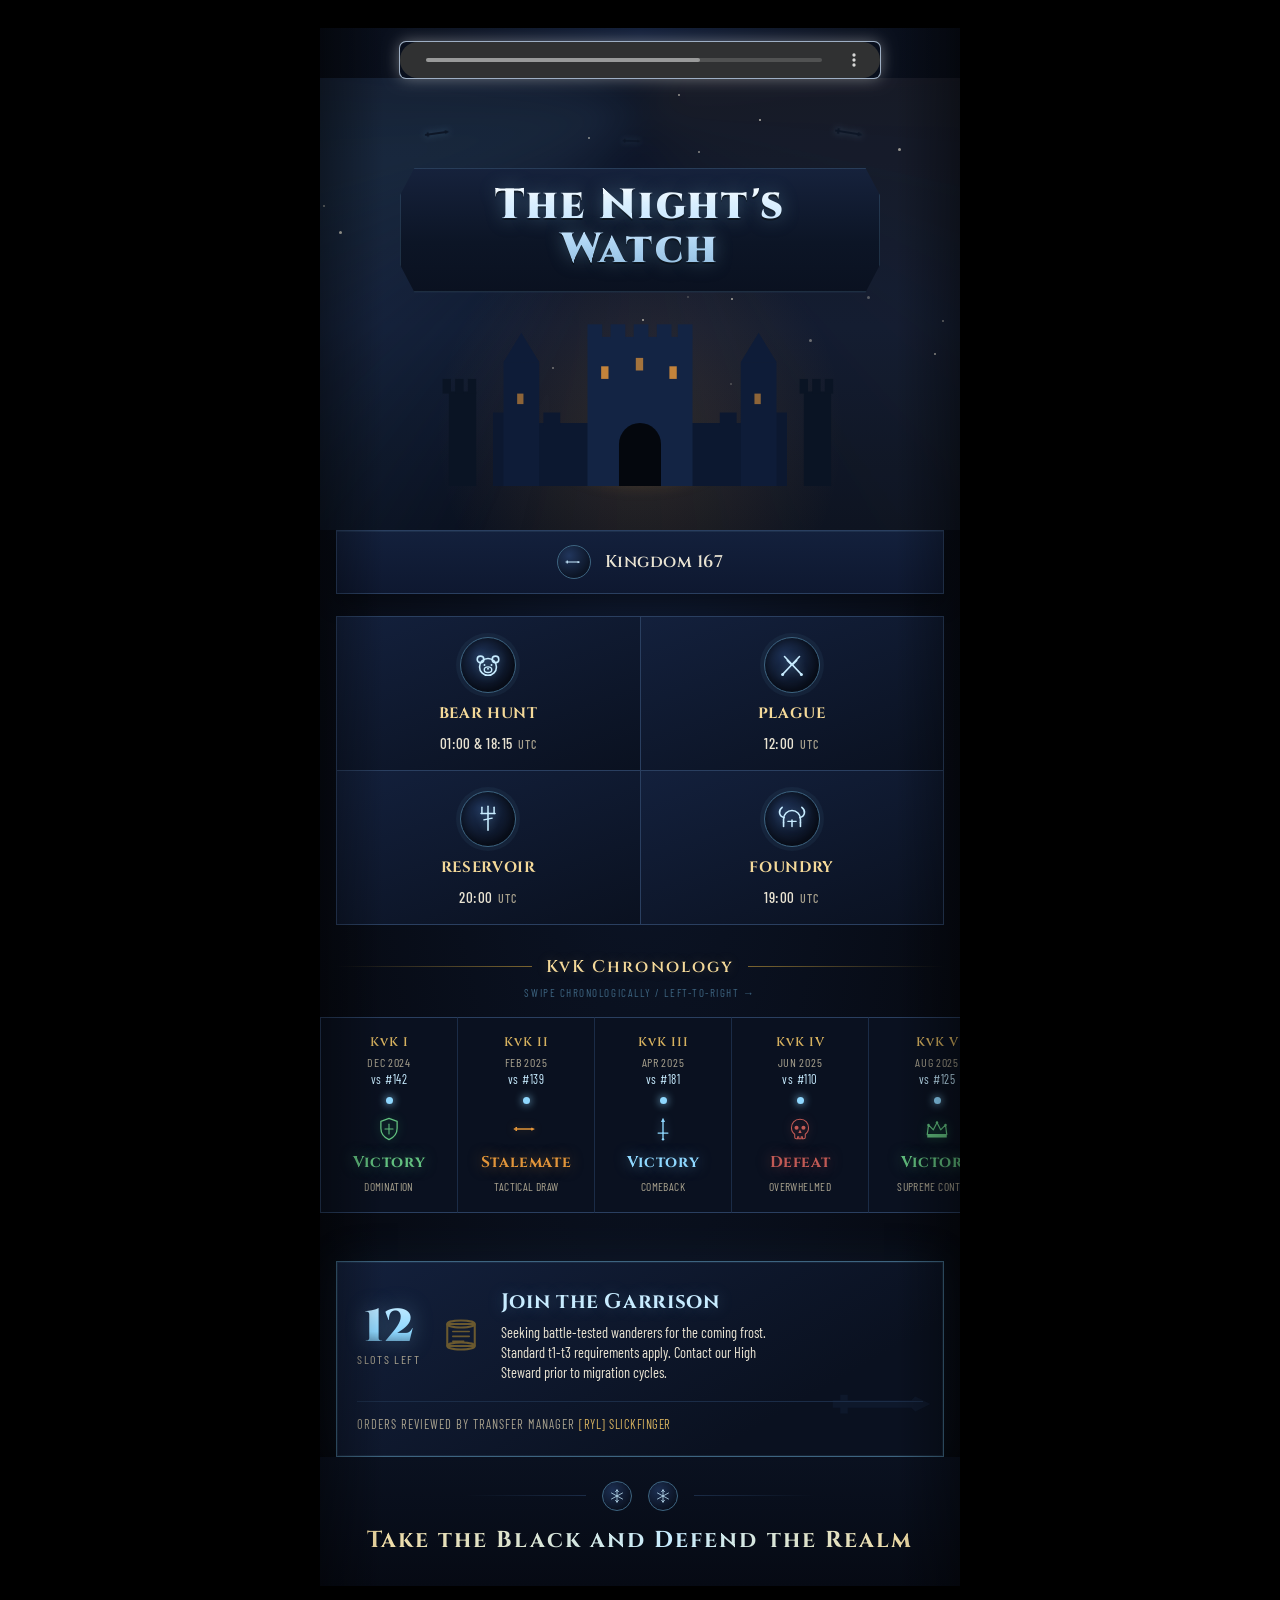
==== commit 1c2d8c8c: "Fixing bad removal" ====
--- a/index.html
+++ b/index.html
@@ -142,4 +142,178 @@
       <rect x="163" y="46" width="7" height="12" fill="#e2953a" opacity=".85"/>
       <rect x="196" y="38" width="7" height="12" fill="#e2953a" opacity=".7"/>
       <rect x="228" y="46" width="7" height="12" fill="#e2953a" opacity=".85"/>
-      <rect x="83" y="7
+      <rect x="83" y="72" width="6" height="10" fill="#e2953a" opacity=".6"/>
+      <rect x="309" y="72" width="6" height="10" fill="#e2953a" opacity=".6"/>
+    </symbol>
+  </defs>
+</svg>
+
+<div class="poster">
+  <div class="audio-bar">
+    <audio controls src="dem-titties.mp3">
+      Your browser does not support the audio element.
+    </audio>
+  </div>
+
+  <div class="snowfall" id="snowfall"></div>
+
+  <section class="hero">
+    <div class="stars" id="stars"></div>
+    <div class="ravens">
+      <svg class="raven-1"><use href="#icon-raven"/></svg>
+      <svg class="raven-2"><use href="#icon-raven"/></svg>
+      <svg class="raven-3"><use href="#icon-raven"/></svg>
+    </div>
+    <div class="banner">
+      <h1 class="font-display">The Night's<br>Watch</h1>
+    </div>
+    <div class="castle-wrap">
+      <div class="castle-glow"></div>
+      <svg viewBox="0 0 400 170" width="100%" style="max-width:420px; position:relative; z-index:1;">
+        <use href="#icon-castle"/>
+      </svg>
+    </div>
+  </section>
+
+  <div class="identity">
+    <div class="medallion"><svg><use href="#icon-raven" viewBox="0 0 64 40"/></svg></div>
+    <div class="identity-text font-display">
+      <span>Kingdom 167</span>
+    </div>
+  </div>
+
+  <div class="events">
+    <div class="event-card">
+      <div class="event-icon"><svg><use href="#icon-bear"/></svg></div>
+      <div class="event-name font-display">Bear Hunt</div>
+      <div class="event-times">01:00 &amp; 18:15 <span class="unit">UTC</span></div>
+    </div>
+    <div class="event-card">
+      <div class="event-icon"><svg><use href="#icon-swords"/></svg></div>
+      <div class="event-name font-display">Plague</div>
+      <div class="event-times">12:00 <span class="unit">UTC</span></div>
+    </div>
+    <div class="event-card">
+      <div class="event-icon"><svg><use href="#icon-trident"/></svg></div>
+      <div class="event-name font-display">Reservoir</div>
+      <div class="event-times">20:00 <span class="unit">UTC</span></div>
+    </div>
+    <div class="event-card">
+      <div class="event-icon"><svg><use href="#icon-helm"/></svg></div>
+      <div class="event-name font-display">Foundry</div>
+      <div class="event-times">19:00 <span class="unit">UTC</span></div>
+    </div>
+  </div>
+
+  <section>
+    <div class="section-heading">
+      <h2>KvK Chronology</h2>
+    </div>
+    <div class="kvk-hint">Swipe chronologically / Left-to-Right →</div>
+    <div class="kvk-scroll">
+      <div class="kvk-card">
+        <div class="kvk-num">KvK I</div>
+        <div class="kvk-date">Dec 2024</div>
+        <div class="kvk-kingdom">vs #142</div>
+        <div class="kvk-node"></div>
+        <div class="kvk-icon domination"><svg><use href="#icon-shield"/></svg></div>
+        <div class="kvk-result domination">Victory</div>
+        <div class="kvk-sub">Domination</div>
+      </div>
+      <div class="kvk-card">
+        <div class="kvk-num">KvK II</div>
+        <div class="kvk-date">Feb 2025</div>
+        <div class="kvk-kingdom">vs #139</div>
+        <div class="kvk-node"></div>
+        <div class="kvk-icon draw"><svg><use href="#icon-handshake"/></svg></div>
+        <div class="kvk-result draw">Stalemate</div>
+        <div class="kvk-sub">Tactical Draw</div>
+      </div>
+      <div class="kvk-card">
+        <div class="kvk-num">KvK III</div>
+        <div class="kvk-date">Apr 2025</div>
+        <div class="kvk-kingdom">vs #181</div>
+        <div class="kvk-node"></div>
+        <div class="kvk-icon comeback"><svg><use href="#icon-sword"/></svg></div>
+        <div class="kvk-result comeback">Victory</div>
+        <div class="kvk-sub">Comeback</div>
+      </div>
+      <div class="kvk-card">
+        <div class="kvk-num">KvK IV</div>
+        <div class="kvk-date">Jun 2025</div>
+        <div class="kvk-kingdom">vs #110</div>
+        <div class="kvk-node"></div>
+        <div class="kvk-icon defeat"><svg><use href="#icon-skull"/></svg></div>
+        <div class="kvk-result defeat">Defeat</div>
+        <div class="kvk-sub">Overwhelmed</div>
+      </div>
+      <div class="kvk-card">
+        <div class="kvk-num">KvK V</div>
+        <div class="kvk-date">Aug 2025</div>
+        <div class="kvk-kingdom">vs #125</div>
+        <div class="kvk-node"></div>
+        <div class="kvk-icon domination"><svg><use href="#icon-crown"/></svg></div>
+        <div class="kvk-result domination">Victory</div>
+        <div class="kvk-sub">Supreme Control</div>
+      </div>
+    </div>
+  </section>
+
+  <div class="recruit">
+    <div class="recruit-raven"><svg><use href="#icon-raven"/></svg></div>
+    <div class="recruit-top">
+      <div class="slots">
+        <div class="num">12</div>
+        <div class="lbl">Slots Left</div>
+      </div>
+      <div class="scroll-icon"><svg><use href="#icon-scroll"/></svg></div>
+      <div class="recruit-copy">
+        <h3>Join the Garrison</h3>
+        <p>Seeking battle-tested wanderers for the coming frost. Standard t1-t3 requirements apply. Contact our High Steward prior to migration cycles.</p>
+      </div>
+    </div>
+    <div class="recruit-foot">
+      Orders reviewed by Transfer Manager <span class="name">[RYL] Slickfinger</span>
+    </div>
+  </div>
+
+  <footer class="footer">
+    <div class="footer-flakes">
+      <div class="footer-rule"></div>
+      <div class="flake-badge"><svg><use href="#icon-snowflake"/></svg></div>
+      <div class="flake-badge"><svg><use href="#icon-snowflake"/></svg></div>
+      <div class="footer-rule right"></div>
+    </div>
+    <h2 class="font-display">Take the Black and Defend the Realm</h2>
+  </footer>
+
+</div>
+
+<script>
+  // ambient starfield
+  const starsEl = document.getElementById('stars');
+  for(let i=0;i<26;i++){
+    const s = document.createElement('span');
+    s.style.left = Math.random()*100+'%';
+    s.style.top = Math.random()*70+'%';
+    s.style.opacity = (0.2 + Math.random()*0.6).toFixed(2);
+    s.style.width = s.style.height = (Math.random()<0.2 ? 3 : 2)+'px';
+    starsEl.appendChild(s);
+  }
+
+  // drifting snow
+  const snowEl = document.getElementById('snowfall');
+  const posterHeight = () => document.querySelector('.poster').offsetHeight;
+  for(let i=0;i<34;i++){
+    const f = document.createElement('span');
+    f.style.left = Math.random()*100+'%';
+    const dur = (12 + Math.random()*16).toFixed(1);
+    const delay = (Math.random()*-20).toFixed(1);
+    f.style.animationDuration = dur + 's';
+    f.style.animationDelay = delay + 's';
+    snowEl.appendChild(f);
+  }
+</script>
+
+</body>
+</html>
--- a/style.css
+++ b/style.css
@@ -0,0 +1,605 @@
+/* ============================================================
+   THE NIGHT'S WATCH — recruitment poster
+   Token system below. Change --gold / --frost / copy in one place.
+   Fonts: Cinzel (display / carved headings) + Barlow Condensed (body / data)
+   ============================================================ */
+
+@import url('https://fonts.googleapis.com/css2?family=Cinzel:wght@400;500;600;700;900&family=Barlow+Condensed:ital,wght@0,400;0,500;0,600;0,700;1,500&display=swap');
+
+:root{
+  /* --- surfaces --- */
+  --void:      #05070d;
+  --ink:       #0a1120;
+  --panel:     #0e1830;
+  --panel-2:   #13203c;
+  --panel-3:   #182a4a;
+
+  /* --- lines / frost --- */
+  --line:        #2a3f60;
+  --line-soft:   #1b2c47;
+  --frost:       #8fd8ff;
+  --frost-soft:  #c8ecff;
+  --frost-dim:   #3d6480;
+
+  /* --- gold / bone --- */
+  --gold:        #d7b25f;
+  --gold-bright: #f4d999;
+  --gold-dim:    #7a642f;
+  --bone:        #e9e3d2;
+  --bone-dim:    #a9a28e;
+
+  /* --- results --- */
+  --victory:      #62c07f;
+  --victory-glow: rgba(98,192,127,.5);
+  --draw:         #e2953a;
+  --draw-glow:    rgba(226,149,58,.5);
+  --comeback:      #8fd8ff;
+  --comeback-glow: rgba(143,216,255,.5);
+  --defeat:        #c25a55;
+  --defeat-glow:   rgba(194,90,85,.5);
+
+  --edge: 2px;
+}
+
+*{ box-sizing:border-box; margin:0; padding:0; }
+
+html,body{
+  background:#000;
+}
+
+body{
+  font-family:'Barlow Condensed', sans-serif;
+  display:flex;
+  justify-content:center;
+  padding:28px 12px;
+}
+
+.font-display{ font-family:'Cinzel', serif; }
+
+/* sprite sheet - visually hidden, referenced via <use> */
+.sprite{ position:absolute; width:0; height:0; overflow:hidden; }
+
+/* ============================================================
+   POSTER SHELL
+   ============================================================ */
+.poster{
+  position:relative;
+  width:100%;
+  max-width:640px;
+  background:
+    radial-gradient(ellipse at 50% 0%, #101d38 0%, var(--ink) 45%, var(--void) 100%);
+  color:var(--bone);
+  overflow:hidden;
+  box-shadow:0 40px 100px rgba(0,0,0,.7);
+}
+
+.poster::after{
+  /* edge vignette — linear so it stays even down a tall poster
+     (a radial vignette blows out at the far corners on long pages) */
+  content:"";
+  position:absolute; inset:0;
+  pointer-events:none;
+  background:linear-gradient(90deg, rgba(0,0,0,.4) 0%, transparent 10%, transparent 90%, rgba(0,0,0,.4) 100%);
+  z-index:5;
+}
+
+section{ position:relative; z-index:2; }
+
+/* drifting snow, ambient across whole poster */
+.snowfall{ position:absolute; inset:0; z-index:4; pointer-events:none; overflow:hidden; }
+.snowfall span{
+  position:absolute; top:-5%;
+  width:3px; height:3px;
+  background:var(--frost-soft);
+  border-radius:50%;
+  opacity:.55;
+  filter:drop-shadow(0 0 2px var(--frost));
+  animation:fall linear infinite;
+}
+@keyframes fall{
+  to{ transform:translateY(1650px); }
+}
+@media (prefers-reduced-motion: reduce){
+  .snowfall span{ animation:none; display:none; }
+}
+
+/* ============================================================
+   FROST DIVIDER — signature motif: a hairline crack of ice
+   running between major sections, branching like frost on glass
+   ============================================================ */
+.frost-divider{
+  position:relative;
+  height:34px;
+  z-index:3;
+}
+.frost-divider svg{
+  width:100%; height:100%;
+  display:block;
+}
+.frost-divider path{
+  fill:none;
+  stroke:var(--frost-dim);
+  stroke-width:1.2;
+}
+.frost-divider path.bright{
+  stroke:var(--frost);
+  stroke-width:1;
+  opacity:.8;
+  filter:drop-shadow(0 0 3px rgba(143,216,255,.6));
+}
+
+/* ============================================================
+   AUDIO BAR
+   ============================================================ */
+.audio-bar{
+  position:relative;
+  z-index:6;
+  display:flex;
+  justify-content:center;
+  padding:14px 16px 0;
+}
+.audio-bar audio{
+  width:100%;
+  max-width:480px;
+  height:36px;
+  filter:invert(88%) hue-rotate(175deg) contrast(.9);
+  border-radius:6px;
+  box-shadow:0 0 0 1px var(--line), 0 0 16px rgba(0,0,0,.5);
+}
+
+/* ============================================================
+   HERO
+   ============================================================ */
+.hero{
+  position:relative;
+  padding:38px 20px 30px;
+  text-align:center;
+  overflow:hidden;
+  background:
+    radial-gradient(ellipse at 50% 78%, rgba(219,150,60,.16) 0%, rgba(219,150,60,0) 45%),
+    linear-gradient(180deg, #0b1224 0%, #0e1830 55%, #0a1120 100%);
+}
+
+/* aurora sweep */
+.hero::before{
+  content:"";
+  position:absolute; inset:-20% -10%;
+  background:
+    conic-gradient(from 200deg at 50% 20%,
+      rgba(143,216,255,0) 0deg,
+      rgba(143,216,255,.10) 60deg,
+      rgba(120,190,255,0) 140deg,
+      rgba(215,178,95,.07) 220deg,
+      rgba(143,216,255,0) 360deg);
+  filter:blur(18px);
+  animation:aurora 22s ease-in-out infinite alternate;
+  z-index:0;
+}
+@keyframes aurora{
+  from{ transform:translateX(-3%) rotate(0deg); }
+  to{   transform:translateX(3%) rotate(3deg); }
+}
+@media (prefers-reduced-motion: reduce){
+  .hero::before{ animation:none; }
+}
+
+/* starfield */
+.stars{ position:absolute; inset:0; z-index:0; }
+.stars span{
+  position:absolute;
+  width:2px; height:2px;
+  background:var(--bone);
+  border-radius:50%;
+  opacity:.5;
+}
+
+.ravens{ position:relative; z-index:2; height:46px; margin-bottom:2px; }
+.ravens svg{
+  position:absolute;
+  color:#0d1626;
+  filter:drop-shadow(0 0 3px rgba(143,216,255,.25));
+}
+.raven-1{ top:2px;  left:14%; width:30px; height:30px; transform:rotate(-8deg); }
+.raven-2{ top:14px; left:47%; width:22px; height:22px; transform:rotate(2deg); opacity:.85;}
+.raven-3{ top:0;    right:12%; width:34px; height:34px; transform:rotate(9deg); }
+
+.eyrie{ position:relative; z-index:2; margin:6px auto 18px; width:100%; max-width:420px; }
+
+.banner{
+  position:relative;
+  z-index:3;
+  margin:6px auto 26px;
+  max-width:480px;
+  padding:16px 34px 20px;
+  clip-path:polygon(3% 0%, 97% 0%, 100% 22%, 100% 78%, 97% 100%, 3% 100%, 0% 78%, 0% 22%);
+  background:
+    linear-gradient(180deg, #16223c 0%, #0c1526 60%, #0a1120 100%);
+  box-shadow:
+    0 0 0 1px var(--line),
+    inset 0 0 0 1px rgba(143,216,255,.15),
+    0 0 26px rgba(0,0,0,.6);
+}
+.banner h1{
+  font-family:'Cinzel', serif;
+  font-weight:900;
+  font-size:clamp(28px, 7.4vw, 42px);
+  letter-spacing:.05em;
+  line-height:1.05;
+  background:linear-gradient(180deg, #ffffff 0%, #cfe9ff 45%, #8fb9dd 100%);
+  -webkit-background-clip:text;
+  background-clip:text;
+  color:transparent;
+  text-shadow:0 0 18px rgba(143,216,255,.35);
+  filter:drop-shadow(0 2px 0 rgba(0,0,0,.6));
+}
+
+.castle-wrap{ position:relative; z-index:1; }
+.castle-glow{
+  position:absolute;
+  left:50%; bottom:6px;
+  transform:translateX(-50%);
+  width:180px; height:70px;
+  background:radial-gradient(ellipse, rgba(226,157,60,.35) 0%, rgba(226,157,60,0) 70%);
+  filter:blur(6px);
+}
+
+/* ============================================================
+   IDENTITY BAR
+   ============================================================ */
+.identity{
+  display:flex;
+  align-items:center;
+  justify-content:center;
+  gap:14px;
+  padding:14px 18px;
+  margin:0 16px;
+  background:linear-gradient(180deg, var(--panel-2), var(--panel));
+  border:1px solid var(--line);
+  box-shadow:inset 0 1px 0 rgba(143,216,255,.08), 0 8px 20px rgba(0,0,0,.35);
+}
+.identity .medallion{
+  width:34px; height:34px;
+  border-radius:50%;
+  flex:none;
+  display:flex; align-items:center; justify-content:center;
+  background:radial-gradient(circle at 35% 30%, #21365c, #0c1526 70%);
+  border:1px solid var(--frost-dim);
+  color:var(--frost-soft);
+}
+.identity .medallion svg{ width:18px; height:18px; }
+.identity-text{
+  font-family:'Cinzel', serif;
+  font-weight:600;
+  font-size:clamp(13px, 3.6vw, 17px);
+  letter-spacing:.03em;
+  color:var(--bone);
+  display:flex;
+  align-items:center;
+  gap:12px;
+  flex-wrap:wrap;
+  justify-content:center;
+}
+.identity-text .dim{ color:var(--gold); }
+.identity-text .dot{
+  width:5px; height:5px;
+  background:var(--frost);
+  border-radius:50%;
+  box-shadow:0 0 6px var(--frost);
+  display:inline-block;
+}
+
+/* ============================================================
+   EVENT SCHEDULE GRID
+   ============================================================ */
+.events{
+  display:grid;
+  grid-template-columns:1fr 1fr;
+  gap:1px;
+  margin:22px 16px 0;
+  background:var(--line);
+  border:1px solid var(--line);
+}
+.event-card{
+  position:relative;
+  background:linear-gradient(160deg, var(--panel-2) 0%, var(--ink) 100%);
+  padding:20px 14px 18px;
+  display:flex;
+  flex-direction:column;
+  align-items:center;
+  text-align:center;
+  gap:10px;
+  transition:background .25s ease;
+}
+.event-card:hover{ background:linear-gradient(160deg, var(--panel-3) 0%, var(--ink) 100%); }
+
+.event-icon{
+  width:56px; height:56px;
+  border-radius:50%;
+  display:flex; align-items:center; justify-content:center;
+  background:radial-gradient(circle at 35% 30%, #1c2f52 0%, #0a1120 72%);
+  border:1px solid var(--frost-dim);
+  box-shadow:0 0 0 4px rgba(143,216,255,.05), inset 0 0 12px rgba(0,0,0,.6);
+  color:var(--frost-soft);
+}
+.event-icon svg{ width:30px; height:30px; filter:drop-shadow(0 0 4px rgba(143,216,255,.35)); }
+
+.event-name{
+  font-family:'Cinzel', serif;
+  font-weight:700;
+  font-size:15px;
+  letter-spacing:.045em;
+  color:var(--gold-bright);
+  text-transform:uppercase;
+}
+.event-times{
+  font-size:15px;
+  font-weight:500;
+  letter-spacing:.03em;
+  color:var(--bone);
+}
+.event-times .unit{
+  color:var(--bone-dim);
+  font-size:12px;
+  letter-spacing:.08em;
+  margin-left:2px;
+}
+
+/* ============================================================
+   KVK RESULTS
+   ============================================================ */
+.section-heading{
+  display:flex;
+  align-items:center;
+  gap:14px;
+  margin:30px 16px 16px;
+}
+.section-heading::before,
+.section-heading::after{
+  content:"";
+  flex:1;
+  height:1px;
+  background:linear-gradient(90deg, transparent, var(--line-soft) 50%, transparent);
+}
+.section-heading::before{ background:linear-gradient(90deg, transparent, var(--gold-dim)); }
+.section-heading::after{ background:linear-gradient(90deg, var(--gold-dim), transparent); }
+.section-heading h2{
+  font-family:'Cinzel', serif;
+  font-weight:600;
+  font-size:clamp(14px, 3.6vw, 17px);
+  letter-spacing:.12em;
+  color:var(--gold-bright);
+  white-space:nowrap;
+  text-shadow:0 0 12px rgba(215,178,95,.25);
+}
+
+.kvk-hint{
+  text-align:center;
+  font-size:11px;
+  letter-spacing:.14em;
+  text-transform:uppercase;
+  color:var(--frost-dim);
+  margin:-8px 16px 12px;
+}
+
+.kvk-scroll{
+  display:flex;
+  gap:0;
+  margin:0;
+  padding:6px 16px 20px;
+  overflow-x:auto;
+  scroll-snap-type:x proximity;
+  -webkit-overflow-scrolling:touch;
+  scrollbar-width:thin;
+  scrollbar-color:var(--frost-dim) transparent;
+}
+.kvk-scroll::-webkit-scrollbar{ height:5px; }
+.kvk-scroll::-webkit-scrollbar-thumb{ background:var(--frost-dim); border-radius:3px; }
+.kvk-scroll::-webkit-scrollbar-track{ background:transparent; }
+
+.kvk-card{
+  position:relative;
+  flex:0 0 138px;
+  scroll-snap-align:start;
+  padding:16px 10px 18px;
+  text-align:center;
+  border:1px solid var(--line);
+  border-left:1px solid var(--line-soft);
+  background:var(--ink);
+}
+.kvk-card:first-child{ border-left:1px solid var(--line); }
+.kvk-card + .kvk-card{ margin-left:-1px; }
+
+.kvk-num{
+  font-family:'Cinzel', serif;
+  font-weight:600;
+  font-size:12.5px;
+  letter-spacing:.08em;
+  color:var(--gold);
+  margin-bottom:4px;
+}
+.kvk-date{
+  font-size:12px;
+  letter-spacing:.06em;
+  color:var(--bone-dim);
+  text-transform:uppercase;
+  margin-bottom:2px;
+}
+.kvk-kingdom{
+  font-size:12.5px;
+  letter-spacing:.04em;
+  color:var(--frost-soft);
+  margin-bottom:10px;
+}
+.kvk-node{
+  width:7px;
+  height:7px;
+  margin:0 auto 12px;
+  border-radius:50%;
+  background:var(--frost);
+  box-shadow:0 0 8px var(--frost);
+  position:relative;
+  z-index:1;
+}
+.kvk-icon{ width:26px; height:26px; margin:0 auto 10px; color:var(--bone-dim); }
+.kvk-icon.domination { color: var(--victory); filter: drop-shadow(0 0 5px rgba(46, 204, 113, .4)); }
+.kvk-icon.draw{ color:var(--draw); filter:drop-shadow(0 0 5px rgba(226,149,58,.35)); }
+.kvk-icon.comeback{ color:var(--comeback); filter:drop-shadow(0 0 5px rgba(143,216,255,.35)); }
+.kvk-icon.defeat{ color:var(--defeat); filter:drop-shadow(0 0 5px rgba(194,90,85,.35)); }
+.kvk-icon svg{ width:100%; height:100%; }
+
+.kvk-result{
+  font-family:'Cinzel', serif;
+  font-weight:700;
+  font-size:15.5px;
+  letter-spacing:.04em;
+  margin-bottom:6px;
+}
+.kvk-result.domination{ color:var(--victory); text-shadow:0 0 14px var(--victory-glow); }
+.kvk-result.draw{ color:var(--draw); text-shadow:0 0 14px var(--draw-glow); }
+.kvk-result.comeback{ color:var(--comeback); text-shadow:0 0 14px var(--comeback-glow); }
+.kvk-result.defeat{ color:var(--defeat); text-shadow:0 0 14px var(--defeat-glow); }
+
+.kvk-sub{
+  font-size:11.5px;
+  line-height:1.3;
+  color:var(--bone-dim);
+  letter-spacing:.03em;
+  text-transform:uppercase;
+}
+
+/* ============================================================
+   RECRUITMENT CTA
+   ============================================================ */
+.recruit{
+  position:relative;
+  margin:28px 16px 0;
+  padding:26px 20px 24px;
+  background:linear-gradient(150deg, var(--panel-2) 0%, var(--ink) 75%);
+  border:1px solid var(--frost-dim);
+  box-shadow:
+    inset 0 0 0 1px rgba(143,216,255,.08),
+    0 0 40px rgba(60,110,150,.12);
+  overflow:hidden;
+}
+.recruit-raven{
+  position:absolute;
+  right:-6px; bottom:-8px;
+  width:120px; height:120px;
+  color:#111d33;
+  opacity:.6;
+  z-index:0;
+}
+.recruit-raven svg{ width:100%; height:100%; }
+.recruit-raven .eye{ fill:var(--frost); opacity:.9; filter:drop-shadow(0 0 4px var(--frost)); }
+
+.recruit-top{
+  position:relative;
+  z-index:1;
+  display:flex;
+  align-items:center;
+  gap:18px;
+  margin-bottom:18px;
+}
+.slots{
+  flex:none;
+  text-align:center;
+}
+.slots .num{
+  font-family:'Cinzel', serif;
+  font-weight:900;
+  font-size:46px;
+  line-height:1;
+  background:linear-gradient(180deg, var(--frost-soft), var(--frost) 60%, var(--frost-dim));
+  -webkit-background-clip:text;
+  background-clip:text;
+  color:transparent;
+  text-shadow:0 0 22px rgba(143,216,255,.35);
+}
+.slots .lbl{
+  font-size:12px;
+  letter-spacing:.14em;
+  color:var(--bone-dim);
+  text-transform:uppercase;
+  margin-top:2px;
+}
+
+.scroll-icon{
+  flex:none;
+  width:44px; height:56px;
+  color:var(--gold-dim);
+  opacity:.85;
+}
+.scroll-icon svg{ width:100%; height:100%; }
+
+.recruit-copy{ flex:1; min-width:0; }
+.recruit-copy h3{
+  font-family:'Cinzel', serif;
+  font-weight:700;
+  font-size:clamp(17px, 4.6vw, 21px);
+  letter-spacing:.03em;
+  color:var(--frost-soft);
+  text-shadow:0 0 16px rgba(143,216,255,.25);
+  margin-bottom:6px;
+}
+.recruit-copy p{
+  font-size:14.5px;
+  line-height:1.4;
+  color:var(--bone);
+  max-width:46ch;
+}
+
+.recruit-foot{
+  position:relative;
+  z-index:1;
+  margin-top:18px;
+  padding-top:14px;
+  border-top:1px solid var(--line-soft);
+  font-size:12.5px;
+  letter-spacing:.08em;
+  color:var(--bone-dim);
+  text-transform:uppercase;
+}
+.recruit-foot .name{ color:var(--gold); letter-spacing:.04em; }
+
+/* ============================================================
+   FOOTER
+   ============================================================ */
+.footer{
+  position:relative;
+  padding:24px 20px 30px;
+  text-align:center;
+  background:linear-gradient(180deg, var(--ink) 0%, #060a14 100%);
+}
+.footer-flakes{
+  display:flex;
+  align-items:center;
+  justify-content:center;
+  gap:16px;
+  margin-bottom:14px;
+}
+.flake-badge{
+  width:30px; height:30px;
+  border-radius:50%;
+  display:flex; align-items:center; justify-content:center;
+  background:radial-gradient(circle at 35% 30%, #1c2f52, #0a1120 75%);
+  border:1px solid var(--frost-dim);
+  color:var(--frost-soft);
+}
+.flake-badge svg{ width:16px; height:16px; }
+.footer-rule{
+  flex:1; max-width:120px;
+  height:1px;
+  background:linear-gradient(90deg, transparent, var(--line-soft));
+}
+.footer-rule.right{ background:linear-gradient(90deg, var(--line-soft), transparent); }
+
+.footer h2{
+  font-family:'Cinzel', serif;
+  font-weight:700;
+  font-size:clamp(17px, 4.8vw, 23px);
+  letter-spacing:.09em;
+  background:linear-gradient(90deg, var(--gold-bright), var(--frost-soft) 55%, var(--gold-bright));
+  -webkit-background-clip:text;
+  background-clip:text;
+  color:transparent;
+}
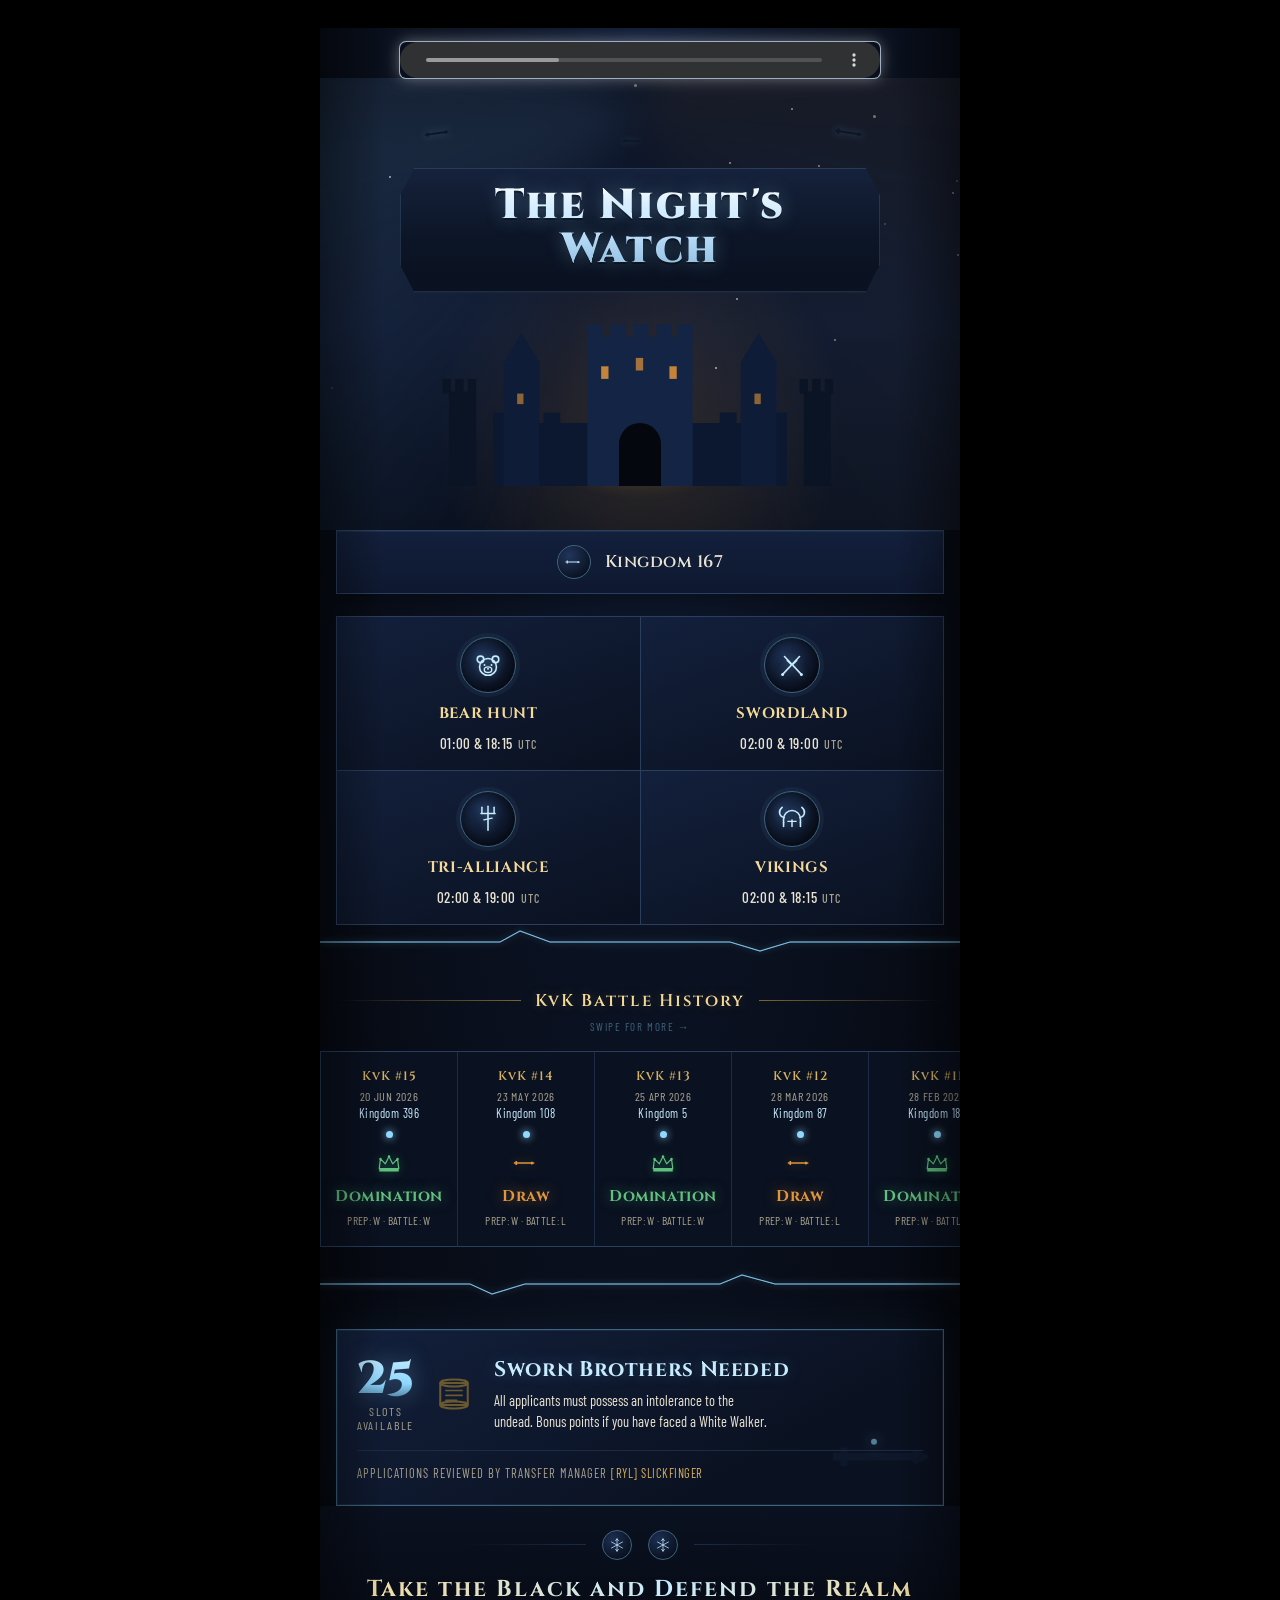
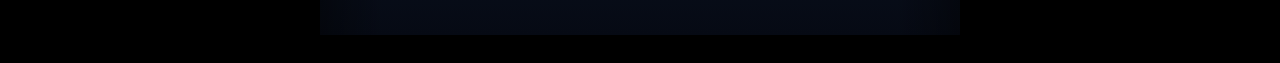
==== commit f86c61f8: "Attempt at html separation" ====
--- a/index.html
+++ b/index.html
@@ -6,8 +6,12 @@
 <title>The Night's Watch — Kingdom 167</title>
 <link rel="stylesheet" href="style.css">
 </head>
-<body>
-
+  <body>
+
+<!-- ============================================================
+     ICON SPRITE — all glyphs are hand-built line/silhouette art
+     referenced below via <use href="#icon-name">
+     ============================================================ -->
 <svg class="sprite" aria-hidden="true">
   <defs>
 
@@ -49,9 +53,10 @@
       <line x1="23" y1="37" x2="41" y2="37" stroke="currentColor" stroke-width="2.6" stroke-linecap="round"/>
     </symbol>
 
-    <symbol id="icon-raven" viewBox="0 0 64 40">
-      <path d="M10,18 L44,18 L46,16 L54,20 L46,24 L44,22 L10,22 L10,25 L6,25 L6,22 L2,22 L2,18 L6,18 L6,15 L10,15 Z" fill="currentColor"/>
-    </symbol>
+   <symbol id="icon-raven" viewBox="0 0 64 40">
+  <path d="M10,18 L44,18 L46,16 L54,20 L46,24 L44,22 L10,22 L10,25 L6,25 L6,22 L2,22 L2,18 L6,18 L6,15 L10,15 Z" fill="currentColor"/>
+</symbol>
+
 
     <symbol id="icon-snowflake" viewBox="0 0 64 64">
       <g stroke="currentColor" stroke-width="3" stroke-linecap="round">
@@ -103,11 +108,13 @@
       <path d="M32,33 L28,42 L36,42 Z" fill="currentColor"/>
     </symbol>
 
-    <symbol id="icon-handshake" viewBox="0 0 64 40">
-      <path d="M10,18 L44,18 L46,16 L54,20 L46,24 L44,22 L10,22 L10,25 L6,25 L6,22 L2,22 L2,18 L6,18 L6,15 L10,15 Z" fill="currentColor"/>
-    </symbol>
+<symbol id="icon-handshake" viewBox="0 0 64 40">
+  <path d="M10,18 L44,18 L46,16 L54,20 L46,24 L44,22 L10,22 L10,25 L6,25 L6,22 L2,22 L2,18 L6,18 L6,15 L10,15 Z" fill="currentColor"/>
+</symbol>
+
 
     <symbol id="icon-castle" viewBox="0 0 400 170">
+      <!-- back towers -->
       <rect x="18" y="70" width="26" height="90" fill="#0a1424"/>
       <rect x="12" y="58" width="8" height="14" fill="#0a1424"/>
       <rect x="24" y="58" width="8" height="14" fill="#0a1424"/>
@@ -117,6 +124,7 @@
       <rect x="364" y="58" width="8" height="14" fill="#0a1424"/>
       <rect x="376" y="58" width="8" height="14" fill="#0a1424"/>
 
+      <!-- curtain wall -->
       <rect x="60" y="100" width="280" height="60" fill="#0c1830"/>
       <rect x="60" y="90" width="16" height="12" fill="#0c1830"/>
       <rect x="84" y="90" width="16" height="12" fill="#0c1830"/>
@@ -125,11 +133,13 @@
       <rect x="300" y="90" width="16" height="12" fill="#0c1830"/>
       <rect x="324" y="90" width="16" height="12" fill="#0c1830"/>
 
+      <!-- side towers -->
       <rect x="70" y="42" width="34" height="118" fill="#0e1c38"/>
       <polygon points="70,42 87,14 104,42" fill="#0e1c38"/>
       <rect x="296" y="42" width="34" height="118" fill="#0e1c38"/>
       <polygon points="296,42 313,14 330,42" fill="#0e1c38"/>
 
+      <!-- keep -->
       <rect x="150" y="18" width="100" height="142" fill="#132444"/>
       <rect x="150" y="6" width="14" height="14" fill="#132444"/>
       <rect x="172" y="6" width="14" height="14" fill="#132444"/>
@@ -137,36 +147,46 @@
       <rect x="216" y="6" width="14" height="14" fill="#132444"/>
       <rect x="236" y="6" width="14" height="14" fill="#132444"/>
 
+      <!-- gate -->
       <path d="M180,160 L180,120 A20,20 0 0 1 220,120 L220,160 Z" fill="#04070d"/>
 
+      <!-- windows (glow) -->
       <rect x="163" y="46" width="7" height="12" fill="#e2953a" opacity=".85"/>
       <rect x="196" y="38" width="7" height="12" fill="#e2953a" opacity=".7"/>
       <rect x="228" y="46" width="7" height="12" fill="#e2953a" opacity=".85"/>
       <rect x="83" y="72" width="6" height="10" fill="#e2953a" opacity=".6"/>
       <rect x="309" y="72" width="6" height="10" fill="#e2953a" opacity=".6"/>
     </symbol>
+
   </defs>
 </svg>
 
 <div class="poster">
+
+  <!-- ============================== AUDIO PLAYER ============================== -->
   <div class="audio-bar">
     <audio controls src="dem-titties.mp3">
       Your browser does not support the audio element.
     </audio>
   </div>
 
+  <!-- ambient layers -->
   <div class="snowfall" id="snowfall"></div>
 
+  <!-- ============================== HERO ============================== -->
   <section class="hero">
     <div class="stars" id="stars"></div>
+
     <div class="ravens">
       <svg class="raven-1"><use href="#icon-raven"/></svg>
       <svg class="raven-2"><use href="#icon-raven"/></svg>
       <svg class="raven-3"><use href="#icon-raven"/></svg>
     </div>
+
     <div class="banner">
       <h1 class="font-display">The Night's<br>Watch</h1>
     </div>
+
     <div class="castle-wrap">
       <div class="castle-glow"></div>
       <svg viewBox="0 0 400 170" width="100%" style="max-width:420px; position:relative; z-index:1;">
@@ -175,6 +195,7 @@
     </div>
   </section>
 
+  <!-- ============================== IDENTITY ============================== -->
   <div class="identity">
     <div class="medallion"><svg><use href="#icon-raven" viewBox="0 0 64 40"/></svg></div>
     <div class="identity-text font-display">
@@ -182,6 +203,7 @@
     </div>
   </div>
 
+  <!-- ============================== EVENTS ============================== -->
   <div class="events">
     <div class="event-card">
       <div class="event-icon"><svg><use href="#icon-bear"/></svg></div>
@@ -190,93 +212,187 @@
     </div>
     <div class="event-card">
       <div class="event-icon"><svg><use href="#icon-swords"/></svg></div>
-      <div class="event-name font-display">Plague</div>
-      <div class="event-times">12:00 <span class="unit">UTC</span></div>
+      <div class="event-name font-display">Swordland</div>
+      <div class="event-times">02:00 &amp; 19:00 <span class="unit">UTC</span></div>
     </div>
     <div class="event-card">
       <div class="event-icon"><svg><use href="#icon-trident"/></svg></div>
-      <div class="event-name font-display">Reservoir</div>
-      <div class="event-times">20:00 <span class="unit">UTC</span></div>
+      <div class="event-name font-display">Tri-Alliance</div>
+      <div class="event-times">02:00 &amp; 19:00 <span class="unit">UTC</span></div>
     </div>
     <div class="event-card">
       <div class="event-icon"><svg><use href="#icon-helm"/></svg></div>
-      <div class="event-name font-display">Foundry</div>
-      <div class="event-times">19:00 <span class="unit">UTC</span></div>
-    </div>
-  </div>
-
-  <section>
-    <div class="section-heading">
-      <h2>KvK Chronology</h2>
-    </div>
-    <div class="kvk-hint">Swipe chronologically / Left-to-Right →</div>
-    <div class="kvk-scroll">
-      <div class="kvk-card">
-        <div class="kvk-num">KvK I</div>
-        <div class="kvk-date">Dec 2024</div>
-        <div class="kvk-kingdom">vs #142</div>
-        <div class="kvk-node"></div>
-        <div class="kvk-icon domination"><svg><use href="#icon-shield"/></svg></div>
-        <div class="kvk-result domination">Victory</div>
-        <div class="kvk-sub">Domination</div>
-      </div>
-      <div class="kvk-card">
-        <div class="kvk-num">KvK II</div>
-        <div class="kvk-date">Feb 2025</div>
-        <div class="kvk-kingdom">vs #139</div>
-        <div class="kvk-node"></div>
-        <div class="kvk-icon draw"><svg><use href="#icon-handshake"/></svg></div>
-        <div class="kvk-result draw">Stalemate</div>
-        <div class="kvk-sub">Tactical Draw</div>
-      </div>
-      <div class="kvk-card">
-        <div class="kvk-num">KvK III</div>
-        <div class="kvk-date">Apr 2025</div>
-        <div class="kvk-kingdom">vs #181</div>
-        <div class="kvk-node"></div>
-        <div class="kvk-icon comeback"><svg><use href="#icon-sword"/></svg></div>
-        <div class="kvk-result comeback">Victory</div>
-        <div class="kvk-sub">Comeback</div>
-      </div>
-      <div class="kvk-card">
-        <div class="kvk-num">KvK IV</div>
-        <div class="kvk-date">Jun 2025</div>
-        <div class="kvk-kingdom">vs #110</div>
-        <div class="kvk-node"></div>
-        <div class="kvk-icon defeat"><svg><use href="#icon-skull"/></svg></div>
-        <div class="kvk-result defeat">Defeat</div>
-        <div class="kvk-sub">Overwhelmed</div>
-      </div>
-      <div class="kvk-card">
-        <div class="kvk-num">KvK V</div>
-        <div class="kvk-date">Aug 2025</div>
-        <div class="kvk-kingdom">vs #125</div>
-        <div class="kvk-node"></div>
-        <div class="kvk-icon domination"><svg><use href="#icon-crown"/></svg></div>
-        <div class="kvk-result domination">Victory</div>
-        <div class="kvk-sub">Supreme Control</div>
-      </div>
-    </div>
-  </section>
-
+      <div class="event-name font-display">Vikings</div>
+      <div class="event-times">02:00 &amp; 18:15 <span class="unit">UTC</span></div>
+    </div>
+  </div>
+
+  <!-- ============================== FROST DIVIDER ============================== -->
+  <div class="frost-divider">
+    <svg viewBox="0 0 640 34" preserveAspectRatio="none">
+      <path d="M0,17 L180,17 L200,6 L230,17 L410,17 L440,26 L470,17 L640,17"/>
+      <path class="bright" d="M0,17 L180,17 L200,6 L230,17 L410,17 L440,26 L470,17 L640,17"/>
+    </svg>
+  </div>
+
+  <!-- ============================== KVK RESULTS ============================== -->
+  <div class="section-heading">
+    <h2>KvK Battle History</h2>
+  </div>
+  <div class="kvk-hint">Swipe for more →</div>
+
+  <div class="kvk-scroll">
+    <div class="kvk-card">
+      <div class="kvk-num font-display">KvK #15</div>
+      <div class="kvk-date">20 Jun 2026</div>
+      <div class="kvk-kingdom">Kingdom 396</div>
+      <div class="kvk-node"></div>
+      <div class="kvk-icon domination"><svg><use href="#icon-crown"/></svg></div>
+      <div class="kvk-result domination font-display">Domination</div>
+      <div class="kvk-sub">Prep: W · Battle: W</div>
+    </div>
+    <div class="kvk-card">
+      <div class="kvk-num font-display">KvK #14</div>
+      <div class="kvk-date">23 May 2026</div>
+      <div class="kvk-kingdom">Kingdom 108</div>
+      <div class="kvk-node"></div>
+      <div class="kvk-icon draw"><svg><use href="#icon-handshake"/></svg></div>
+      <div class="kvk-result draw font-display">Draw</div>
+      <div class="kvk-sub">Prep: W · Battle: L</div>
+    </div>
+    <div class="kvk-card">
+      <div class="kvk-num font-display">KvK #13</div>
+      <div class="kvk-date">25 Apr 2026</div>
+      <div class="kvk-kingdom">Kingdom 5</div>
+      <div class="kvk-node"></div>
+      <div class="kvk-icon domination"><svg><use href="#icon-crown"/></svg></div>
+      <div class="kvk-result domination font-display">Domination</div>
+      <div class="kvk-sub">Prep: W · Battle: W</div>
+    </div>
+    <div class="kvk-card">
+      <div class="kvk-num font-display">KvK #12</div>
+      <div class="kvk-date">28 Mar 2026</div>
+      <div class="kvk-kingdom">Kingdom 87</div>
+      <div class="kvk-node"></div>
+      <div class="kvk-icon draw"><svg><use href="#icon-handshake"/></svg></div>
+      <div class="kvk-result draw font-display">Draw</div>
+      <div class="kvk-sub">Prep: W · Battle: L</div>
+    </div>
+    <div class="kvk-card">
+      <div class="kvk-num font-display">KvK #11</div>
+      <div class="kvk-date">28 Feb 2026</div>
+      <div class="kvk-kingdom">Kingdom 188</div>
+      <div class="kvk-node"></div>
+      <div class="kvk-icon domination"><svg><use href="#icon-crown"/></svg></div>
+      <div class="kvk-result domination font-display">Domination</div>
+      <div class="kvk-sub">Prep: W · Battle: W</div>
+    </div>
+    <div class="kvk-card">
+      <div class="kvk-num font-display">KvK #10</div>
+      <div class="kvk-date">31 Jan 2026</div>
+      <div class="kvk-kingdom">Kingdom 120</div>
+      <div class="kvk-node"></div>
+      <div class="kvk-icon domination"><svg><use href="#icon-crown"/></svg></div>
+      <div class="kvk-result domination font-display">Domination</div>
+      <div class="kvk-sub">Prep: W · Battle: W</div>
+    </div>
+    <div class="kvk-card">
+      <div class="kvk-num font-display">KvK #9</div>
+      <div class="kvk-date">03 Jan 2026</div>
+      <div class="kvk-kingdom">Kingdom 151</div>
+      <div class="kvk-node"></div>
+      <div class="kvk-icon draw"><svg><use href="#icon-handshake"/></svg></div>
+      <div class="kvk-result draw font-display">Draw</div>
+      <div class="kvk-sub">Prep: W · Battle: L</div>
+    </div>
+    <div class="kvk-card">
+      <div class="kvk-num font-display">KvK #8</div>
+      <div class="kvk-date">06 Dec 2025</div>
+      <div class="kvk-kingdom">Kingdom 127</div>
+      <div class="kvk-node"></div>
+      <div class="kvk-icon draw"><svg><use href="#icon-handshake"/></svg></div>
+      <div class="kvk-result draw font-display">Draw</div>
+      <div class="kvk-sub">Prep: W · Battle: L</div>
+    </div>
+    <div class="kvk-card">
+      <div class="kvk-num font-display">KvK #7</div>
+      <div class="kvk-date">08 Nov 2025</div>
+      <div class="kvk-kingdom">Kingdom 134</div>
+      <div class="kvk-node"></div>
+      <div class="kvk-icon comeback"><svg><use href="#icon-shield"/></svg></div>
+      <div class="kvk-result comeback font-display">Comeback</div>
+      <div class="kvk-sub">Prep: L · Battle: W</div>
+    </div>
+    <div class="kvk-card">
+      <div class="kvk-num font-display">KvK #6</div>
+      <div class="kvk-date">11 Oct 2025</div>
+      <div class="kvk-kingdom">Kingdom 154</div>
+      <div class="kvk-node"></div>
+      <div class="kvk-icon defeat"><svg><use href="#icon-skull"/></svg></div>
+      <div class="kvk-result defeat font-display">Defeat</div>
+      <div class="kvk-sub">Prep: L · Battle: L</div>
+    </div>
+    <div class="kvk-card">
+      <div class="kvk-num font-display">KvK #5</div>
+      <div class="kvk-date">14 Sep 2025</div>
+      <div class="kvk-kingdom">Kingdom 136</div>
+      <div class="kvk-node"></div>
+      <div class="kvk-icon defeat"><svg><use href="#icon-skull"/></svg></div>
+      <div class="kvk-result defeat font-display">Defeat</div>
+      <div class="kvk-sub">Prep: L · Battle: L</div>
+    </div>
+    <div class="kvk-card">
+      <div class="kvk-num font-display">KvK #4</div>
+      <div class="kvk-date">16 Aug 2025</div>
+      <div class="kvk-kingdom">Kingdom 146</div>
+      <div class="kvk-node"></div>
+      <div class="kvk-icon domination"><svg><use href="#icon-crown"/></svg></div>
+      <div class="kvk-result domination font-display">Domination</div>
+      <div class="kvk-sub">Prep: W · Battle: W</div>
+    </div>
+    <div class="kvk-card">
+      <div class="kvk-num font-display">KvK #3</div>
+      <div class="kvk-date">19 Jul 2025</div>
+      <div class="kvk-kingdom">Kingdom 157</div>
+      <div class="kvk-node"></div>
+      <div class="kvk-icon draw"><svg><use href="#icon-handshake"/></svg></div>
+      <div class="kvk-result draw font-display">Draw</div>
+      <div class="kvk-sub">Prep: W · Battle: L</div>
+    </div>
+  </div>
+
+  <!-- ============================== FROST DIVIDER ============================== -->
+  <div class="frost-divider">
+    <svg viewBox="0 0 640 34" preserveAspectRatio="none">
+      <path d="M0,17 L150,17 L172,27 L205,17 L400,17 L422,8 L455,17 L640,17"/>
+      <path class="bright" d="M0,17 L150,17 L172,27 L205,17 L400,17 L422,8 L455,17 L640,17"/>
+    </svg>
+  </div>
+
+<!-- ============================== RECRUITMENT ============================== -->
   <div class="recruit">
-    <div class="recruit-raven"><svg><use href="#icon-raven"/></svg></div>
+    <div class="recruit-raven">
+      <svg viewBox="0 0 64 64"><use href="#icon-raven" x="0" y="14" width="64" height="40"/><circle class="eye" cx="24" cy="26" r="1.6"/></svg>
+    </div>
+
     <div class="recruit-top">
       <div class="slots">
-        <div class="num">12</div>
-        <div class="lbl">Slots Left</div>
+        <div class="num font-display">25</div>
+        <div class="lbl">Slots<br>Available</div>
       </div>
       <div class="scroll-icon"><svg><use href="#icon-scroll"/></svg></div>
       <div class="recruit-copy">
-        <h3>Join the Garrison</h3>
-        <p>Seeking battle-tested wanderers for the coming frost. Standard t1-t3 requirements apply. Contact our High Steward prior to migration cycles.</p>
+        <h3>Sworn Brothers Needed</h3>
+        <p>All applicants must possess an intolerance to the undead. Bonus points if you have faced a White Walker.</p>
       </div>
     </div>
+
     <div class="recruit-foot">
-      Orders reviewed by Transfer Manager <span class="name">[RYL] Slickfinger</span>
-    </div>
-  </div>
-
+      Applications reviewed by Transfer Manager <span class="name">[RYL] Slickfinger</span>
+    </div>
+  </div>
+
+  <!-- ============================== FOOTER ============================== -->
   <footer class="footer">
     <div class="footer-flakes">
       <div class="footer-rule"></div>
@@ -307,10 +423,10 @@
   for(let i=0;i<34;i++){
     const f = document.createElement('span');
     f.style.left = Math.random()*100+'%';
-    const dur = (12 + Math.random()*16).toFixed(1);
-    const delay = (Math.random()*-20).toFixed(1);
-    f.style.animationDuration = dur + 's';
-    f.style.animationDelay = delay + 's';
+    const dur = 10 + Math.random()*14;
+    f.style.animationDuration = dur+'s';
+    f.style.animationDelay = (-Math.random()*dur)+'s';
+    f.style.width = f.style.height = (1.5 + Math.random()*2.2)+'px';
     snowEl.appendChild(f);
   }
 </script>
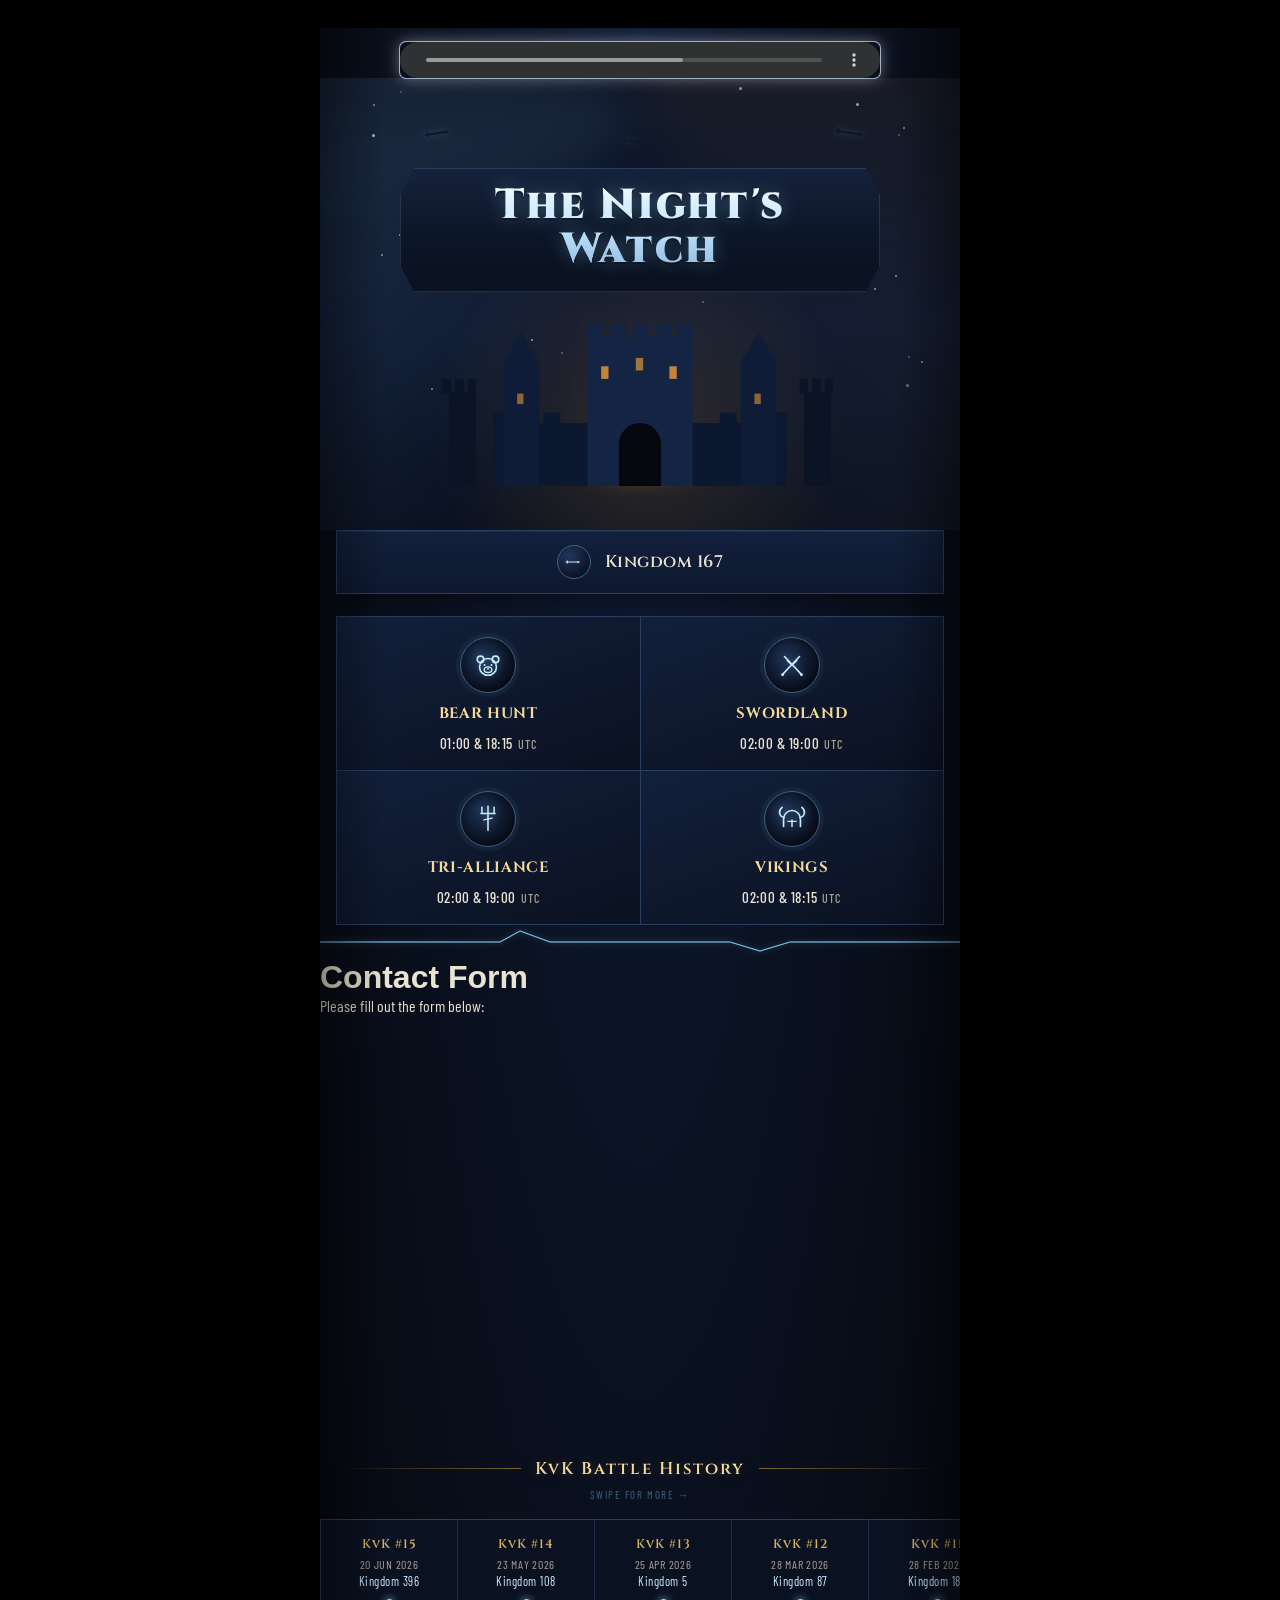
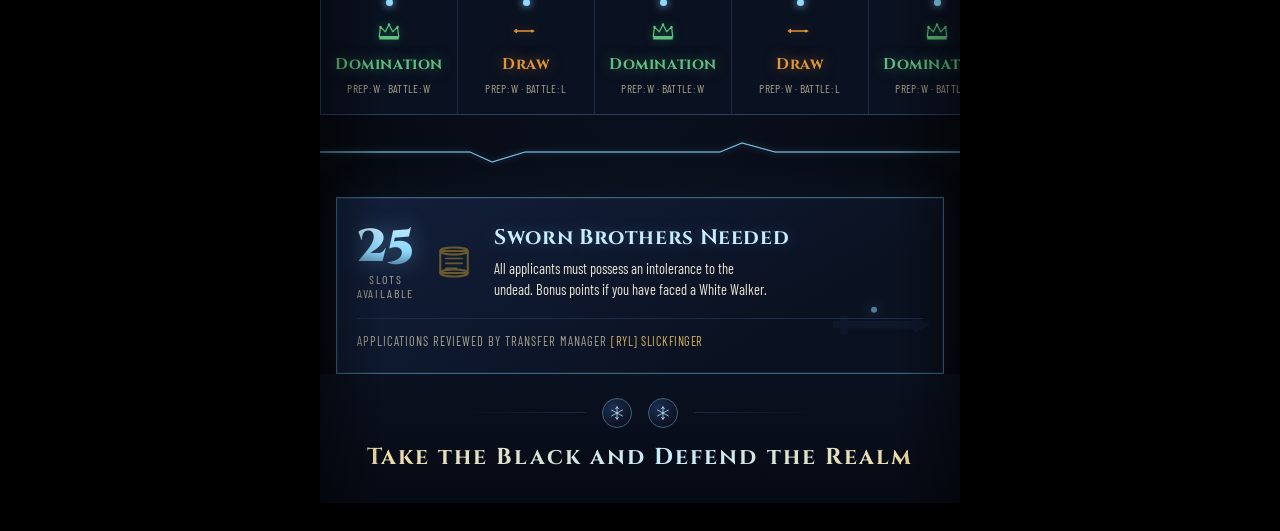
==== commit 88aaf9d4: "Update index.html" ====
--- a/index.html
+++ b/index.html
@@ -234,7 +234,11 @@
       <path class="bright" d="M0,17 L180,17 L200,6 L230,17 L410,17 L440,26 L470,17 L640,17"/>
     </svg>
   </div>
-
+<!--survey-->
+      <h1>Contact Form</h1>
+    <p>Please fill out the form below:</p>
+
+<iframe src="https://docs.google.com/forms/d/e/1FAIpQLSf_qoqrzcyDdSQhZUhYzVh2wahqNsyNeyWKUY-HAEKbPUqEiw/viewform?embedded=true" width="640" height="409" frameborder="0" marginheight="0" marginwidth="0">Loading…</iframe>
   <!-- ============================== KVK RESULTS ============================== -->
   <div class="section-heading">
     <h2>KvK Battle History</h2>
